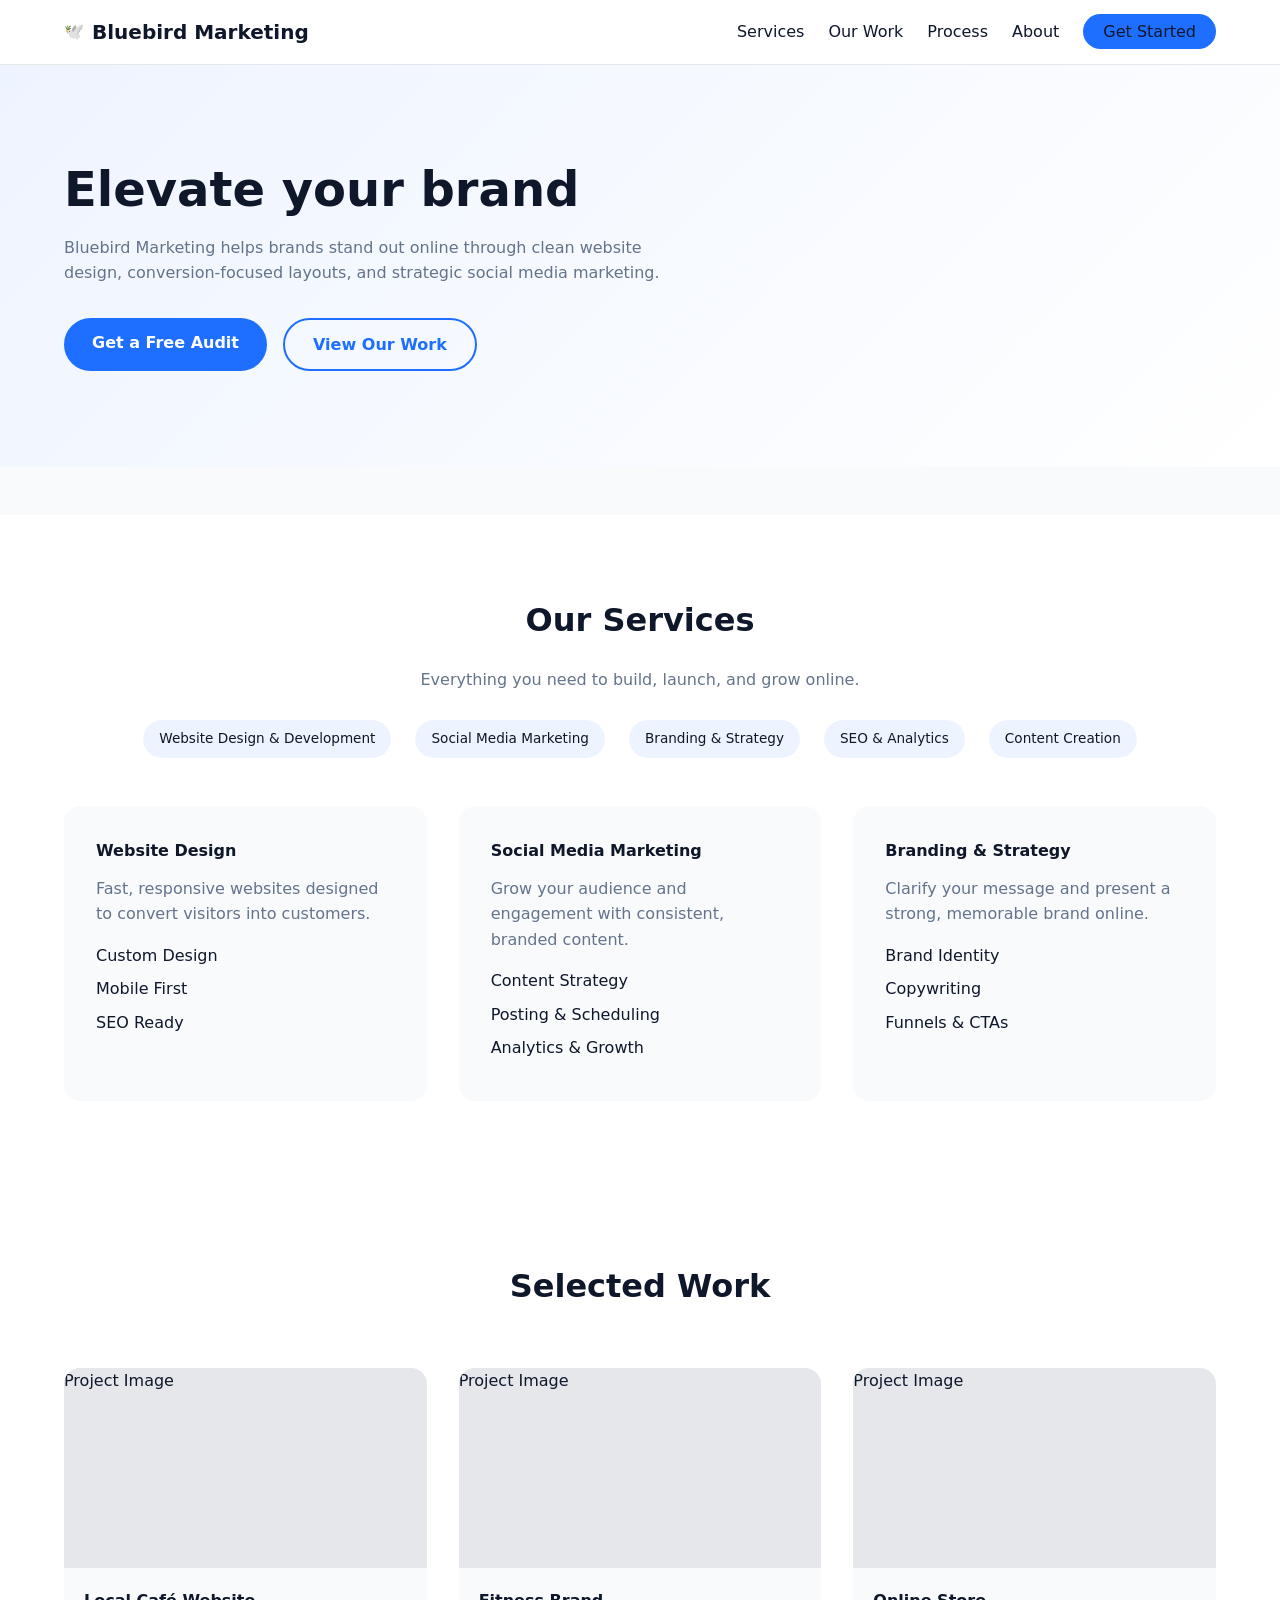
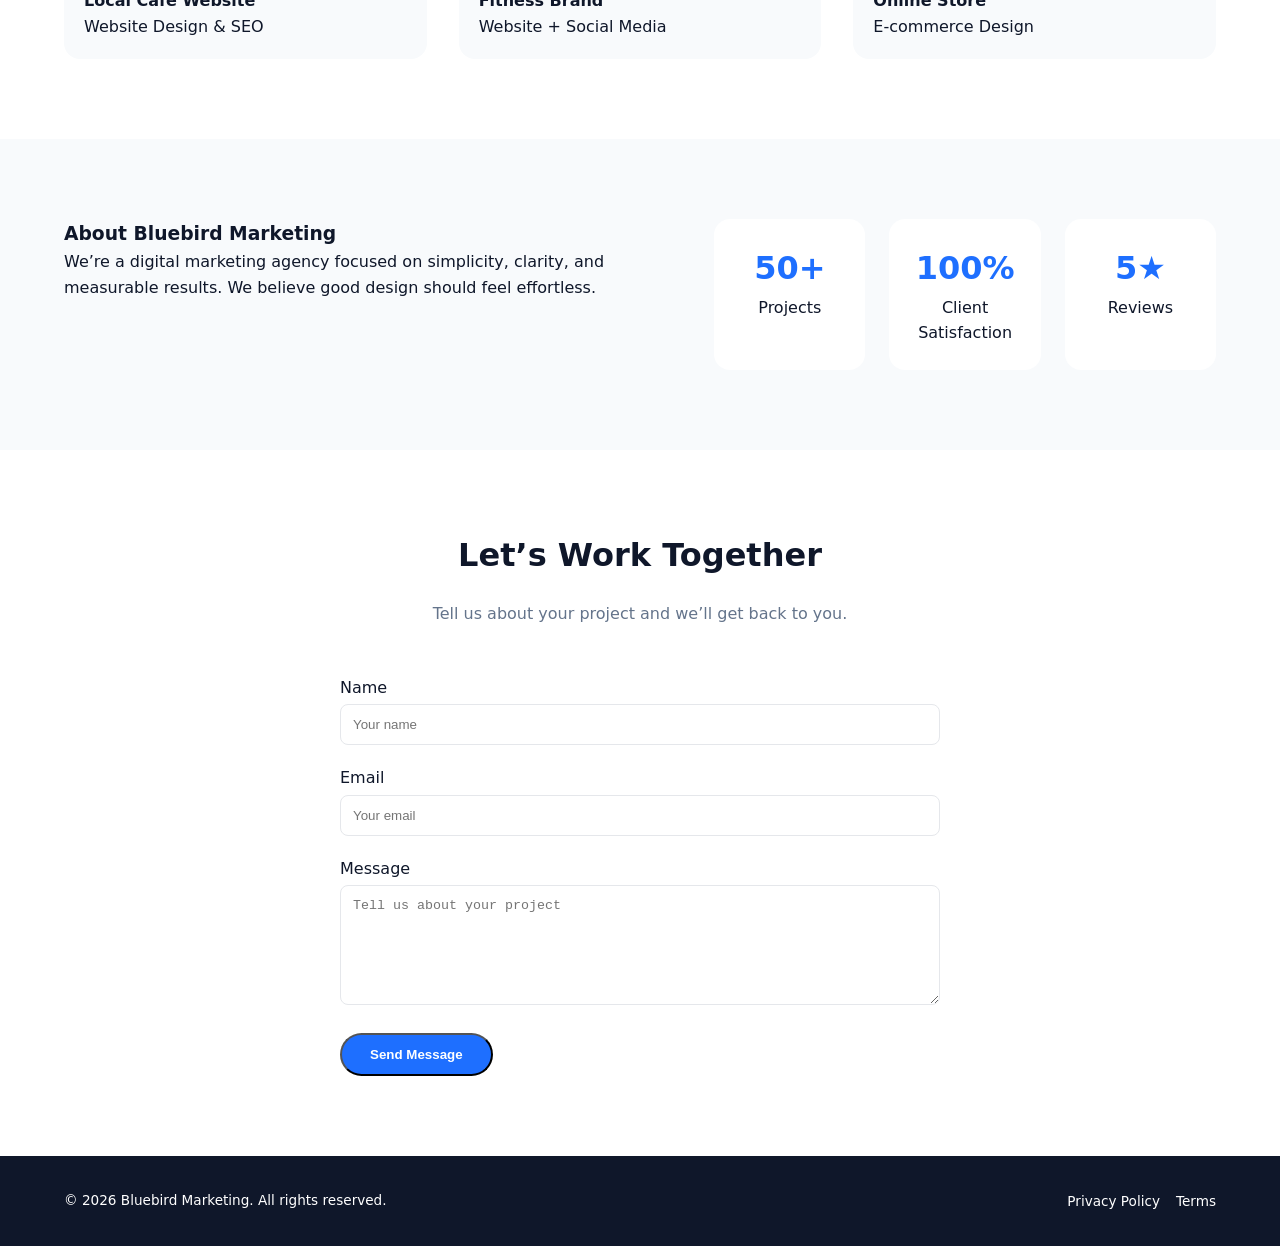
==== index.html @ a0609f1d "Initial commit" ====
<!DOCTYPE html>
<html lang="en">
<head>
  <meta charset="UTF-8" />
  <meta name="viewport" content="width=device-width, initial-scale=1.0" />
  <meta name="description" content="Bluebird Marketing — Website Design & Social Media Marketing for growing businesses." />
  <title>Bluebird Marketing | Websites & Social Media Growth</title>

  <!-- CSS -->
  <link rel="stylesheet" href="styles.css" />

  <!-- Fonts (placeholder) -->
  <link rel="preconnect" href="https://fonts.googleapis.com">
</head>

<body>

  <!-- ================= HEADER ================= -->
  <header class="site-header">
    <div class="container header-inner">

      <div class="logo">
        <span>🕊️</span>
        <h1>Bluebird Marketing</h1>
      </div>

      <nav class="main-nav">
        <ul>
          <li><a href="#services">Services</a></li>
          <li><a href="#work">Our Work</a></li>
          <li><a href="#process">Process</a></li>
          <li><a href="#about">About</a></li>
          <li><a href="#contact" class="nav-cta">Get Started</a></li>
        </ul>
      </nav>

    </div>
  </header>

  <!-- ================= HERO ================= -->
  <section class="hero">
    <div class="container hero-content">

      <div class="hero-text">
        <h2>Elevate your brand</h2>
        <p>
          Bluebird Marketing helps brands stand out online through clean website
          design, conversion-focused layouts, and strategic social media marketing.
        </p>

        <div class="hero-buttons">
          <a href="#contact" class="btn primary">Get a Free Audit</a>
          <a href="#work" class="btn secondary">View Our Work</a>
        </div>
      </div>

      

    </div>
  </section>

  <!-- ================= TRUST BAR ================= -->
  <section class="trust">
    <div class="container trust-logos">
    </div>
  </section>

  <!-- ================= SERVICES ================= -->
  <section id="services" class="services">
    <div class="container">

      <header class="section-header">
        <h3>Our Services</h3>
        <p>Everything you need to build, launch, and grow online.</p>
        <ul> 
          <li>Website Design & Development</li>
          <li>Social Media Marketing</li>
          <li>Branding & Strategy</li>
          <li>SEO & Analytics</li>
          <li>Content Creation</li>
        </ul>
      </header>

      <div class="service-grid">

        <article class="service-card">
          <h4>Website Design</h4>
          <p>
            Fast, responsive websites designed to convert visitors into customers.
          </p>
          <ul>
            <li>Custom Design</li>
            <li>Mobile First</li>
            <li>SEO Ready</li>
          </ul>
        </article>

        <article class="service-card">
          <h4>Social Media Marketing</h4>
          <p>
            Grow your audience and engagement with consistent, branded content.
          </p>
          <ul>
            <li>Content Strategy</li>
            <li>Posting & Scheduling</li>
            <li>Analytics & Growth</li>
          </ul>
        </article>

        <article class="service-card">
          <h4>Branding & Strategy</h4>
          <p>
            Clarify your message and present a strong, memorable brand online.
          </p>
          <ul>
            <li>Brand Identity</li>
            <li>Copywriting</li>
            <li>Funnels & CTAs</li>
          </ul>
        </article>

      </div>
    </div>
  </section>

  <!-- ================= PORTFOLIO ================= -->
  <section id="work" class="portfolio">
    <div class="container">

      <header class="section-header">
        <h3>Selected Work</h3>
      </header>

      <div class="portfolio-grid">

        <figure class="portfolio-item">
          <div class="portfolio-image">Project Image</div>
          <figcaption>
            <h4>Local Café Website</h4>
            <p>Website Design & SEO</p>
          </figcaption>
        </figure>

        <figure class="portfolio-item">
          <div class="portfolio-image">Project Image</div>
          <figcaption>
            <h4>Fitness Brand</h4>
            <p>Website + Social Media</p>
          </figcaption>
        </figure>

        <figure class="portfolio-item">
          <div class="portfolio-image">Project Image</div>
          <figcaption>
            <h4>Online Store</h4>
            <p>E-commerce Design</p>
          </figcaption>
        </figure>

      </div>

    </div>
  </section>

  <!-- ================= ABOUT ================= -->
  <section id="about" class="about">
    <div class="container about-content">

      <div class="about-text">
        <h3>About Bluebird Marketing</h3>
        <p>
          We’re a digital marketing agency focused on simplicity, clarity,
          and measurable results. We believe good design should feel effortless.
        </p>
      </div>

      <div class="about-stats">
        <div class="stat">
          <strong>50+</strong>
          <span>Projects</span>
        </div>
        <div class="stat">
          <strong>100%</strong>
          <span>Client Satisfaction</span>
        </div>
        <div class="stat">
          <strong>5★</strong>
          <span>Reviews</span>
        </div>
      </div>

    </div>
  </section>

  <!-- ================= CONTACT ================= -->
  <section id="contact" class="contact">
    <div class="container">

      <header class="section-header">
        <h3>Let’s Work Together</h3>
        <p>Tell us about your project and we’ll get back to you.</p>
      </header>

      <form class="contact-form">
        <div class="form-group">
          <label for="name">Name</label>
          <input id="name" type="text" placeholder="Your name" />
        </div>

        <div class="form-group">
          <label for="email">Email</label>
          <input id="email" type="email" placeholder="Your email" />
        </div>

        <div class="form-group">
          <label for="message">Message</label>
          <textarea id="message" placeholder="Tell us about your project"></textarea>
        </div>

        <button type="submit" class="btn primary">Send Message</button>
      </form>

    </div>
  </section>

  <!-- ================= FOOTER ================= -->
  <footer class="site-footer">
    <div class="container footer-inner">

      <p>© 2026 Bluebird Marketing. All rights reserved.</p>

      <ul class="footer-links">
        <li><a href="#">Privacy Policy</a></li>
        <li><a href="#">Terms</a></li>
      </ul>

    </div>
  </footer>

  <!-- JS -->
  <script src="main.js"></script>

</body>
</html>
---- styles.css ----
/* =======================
   CSS RESET & VARIABLES
======================= */

*,
*::before,
*::after {
  box-sizing: border-box;
  margin: 0;
  padding: 0;
}

:root {
  --blue: #1e6fff;
  --blue-dark: #0f3d8c;
  --gray-dark: #0f172a;
  --gray: #64748b;
  --gray-light: #e5e7eb;
  --white: #ffffff;
  --bg-light: #f8fafc;
}

html {
  scroll-behavior: smooth;
}

body {
  font-family: system-ui, -apple-system, BlinkMacSystemFont, "Segoe UI", sans-serif;
  color: var(--gray-dark);
  background-color: var(--white);
  line-height: 1.6;
}

/* =======================
   GLOBAL UTILITIES
======================= */

.container {
  width: 90%;
  max-width: 1200px;
  margin: 0 auto;
}

.section-header h3 {
  font-size: 2rem;
  margin-bottom: 0.5rem;
}

.section-header p {
  color: var(--gray);
}

.section-header {
  display: flex;
  flex-direction: column;
  align-items: center;
  gap: 0.75rem;
  text-align: center;
  margin-bottom: 3rem;
}

.section-header ul {
  display: flex;
  gap: 1.5rem;
  list-style: none;
  padding: 0;
  margin-top: 1rem;
}

.section-header li {
  background: #eef4ff;
  padding: 0.5rem 1rem;
  border-radius: 999px;
  font-size: 0.85rem;
  font-weight: 500;
}

/* =======================
   BUTTONS
======================= */

.btn {
  display: inline-block;
  padding: 0.75rem 1.75rem;
  border-radius: 999px;
  font-weight: 600;
  text-decoration: none;
  transition: all 0.25s ease;
}

.btn.primary {
  background: var(--blue);
  color: var(--white);
}

.btn.primary:hover {
  background: var(--blue-dark);
  transform: translateY(-2px);
}

.btn.secondary {
  border: 2px solid var(--blue);
  color: var(--blue);
}

.btn.secondary:hover {
  background: var(--blue);
  color: var(--white);
}

/* =======================
   HEADER & NAV
======================= */

.site-header {
  position: sticky;
  top: 0;
  background: var(--white);
  border-bottom: 1px solid var(--gray-light);
  z-index: 1000;
}

.header-inner {
  display: flex;
  justify-content: space-between;
  align-items: center;
  padding: 1rem 0;
}

.logo {
  display: flex;
  align-items: center;
  gap: 0.5rem;
}

.logo h1 {
  font-size: 1.25rem;
}

.main-nav ul {
  display: flex;
  list-style: none;
  gap: 1.5rem;
}

.main-nav a {
  text-decoration: none;
  font-weight: 500;
  color: var(--gray-dark);
}

.nav-cta {
  background: var(--blue);
  color: var(--white);
  padding: 0.5rem 1.25rem;
  border-radius: 999px;
}

/* =======================
   HERO SECTION
======================= */

.hero {
  padding: 6rem 0;
  background: linear-gradient(135deg, #eef4ff, #ffffff);
}

.hero-content {
  display: grid;
  grid-template-columns: 1.2fr 1fr;
  gap: 3rem;
  align-items: center;
}

.hero-text h2 {
  font-size: 3rem;
  line-height: 1.2;
  margin-bottom: 1rem;
}

.hero-text p {
  color: var(--gray);
  margin-bottom: 2rem;
}

.hero-buttons {
  display: flex;
  gap: 1rem;
}

.hero-visual .mockup-box {
  background: var(--blue);
  color: var(--white);
  border-radius: 1rem;
  padding: 4rem;
  text-align: center;
  font-weight: 600;
}

/* =======================
   TRUST BAR
======================= */

.trust {
  background: var(--bg-light);
  padding: 1.5rem 0;
  text-align: center;
  font-size: 0.9rem;
  color: var(--gray);
}

/* =======================
   SERVICES
======================= */

.services {
  padding: 5rem 0;
}

.service-grid {
  display: grid;
  grid-template-columns: repeat(3, 1fr);
  gap: 2rem;
}

.service-card {
  background: var(--bg-light);
  padding: 2rem;
  border-radius: 1rem;
  transition: transform 0.25s ease, box-shadow 0.25s ease;
}

.service-card:hover {
  transform: translateY(-6px);
  box-shadow: 0 10px 30px rgba(0, 0, 0, 0.08);
}

.service-card h4 {
  margin-bottom: 0.75rem;
}

.service-card p {
  color: var(--gray);
  margin-bottom: 1rem;
}

.service-card ul {
  list-style: none;
}

.service-card li {
  margin-bottom: 0.5rem;
}

/* =======================
   PROCESS
======================= */

.process {
  padding: 5rem 0;
  background: var(--bg-light);
}

.process-steps {
  display: grid;
  grid-template-columns: repeat(4, 1fr);
  gap: 2rem;
  list-style: none;
}

.process-steps li {
  background: var(--white);
  padding: 2rem;
  border-radius: 1rem;
}

/* =======================
   PORTFOLIO
======================= */

.portfolio {
  padding: 5rem 0;
}

.portfolio-grid {
  display: grid;
  grid-template-columns: repeat(3, 1fr);
  gap: 2rem;
}

.portfolio-item {
  background: var(--bg-light);
  border-radius: 1rem;
  overflow: hidden;
}

.portfolio-image {
  background: var(--gray-light);
  height: 200px;
}

.portfolio-item figcaption {
  padding: 1.25rem;
}

/* =======================
   ABOUT
======================= */

.about {
  padding: 5rem 0;
  background: var(--bg-light);
}

.about-content {
  display: grid;
  grid-template-columns: 1.2fr 1fr;
  gap: 3rem;
}

.about-stats {
  display: grid;
  grid-template-columns: repeat(3, 1fr);
  gap: 1.5rem;
}

.stat {
  background: var(--white);
  padding: 1.5rem;
  text-align: center;
  border-radius: 1rem;
}

.stat strong {
  font-size: 2rem;
  color: var(--blue);
}

/* =======================
   CONTACT
======================= */

.contact {
  padding: 5rem 0;
}

.contact-form {
  max-width: 600px;
  margin: 0 auto;
}

.form-group {
  margin-bottom: 1.25rem;
}

label {
  display: block;
  margin-bottom: 0.25rem;
  font-weight: 500;
}

input,
textarea {
  width: 100%;
  padding: 0.75rem;
  border-radius: 0.5rem;
  border: 1px solid var(--gray-light);
}

textarea {
  min-height: 120px;
}

/* =======================
   FOOTER
======================= */

.site-footer {
  background: var(--gray-dark);
  color: var(--white);
  padding: 2rem 0;
}

.footer-inner {
  display: flex;
  justify-content: space-between;
  align-items: center;
}

.site-footer p {
  font-size: 0.85rem;
}

.footer-links {
  list-style: none;
  display: flex;
  gap: 1rem;
}

.footer-links a {
  color: var(--white);
  text-decoration: none;
  font-size: 0.85rem;
}

/* =======================
   RESPONSIVE
======================= */

@media (max-width: 900px) {
  .hero-content,
  .about-content {
    grid-template-columns: 1fr;
  }

  .service-grid,
  .portfolio-grid,
  .process-steps {
    grid-template-columns: 1fr;
  }

  .main-nav ul {
    gap: 1rem;
  }
}

/* Header shadow on scroll */
.site-header.scrolled {
  box-shadow: 0 10px 30px rgba(0, 0, 0, 0.08);
}

/* Scroll reveal animation */
.service-card,
.portfolio-item,
.process-steps li,
.stat {
  opacity: 0;
  transform: translateY(30px);
  transition: all 0.6s ease;
}

.reveal {
  opacity: 1;
  transform: translateY(0);
}
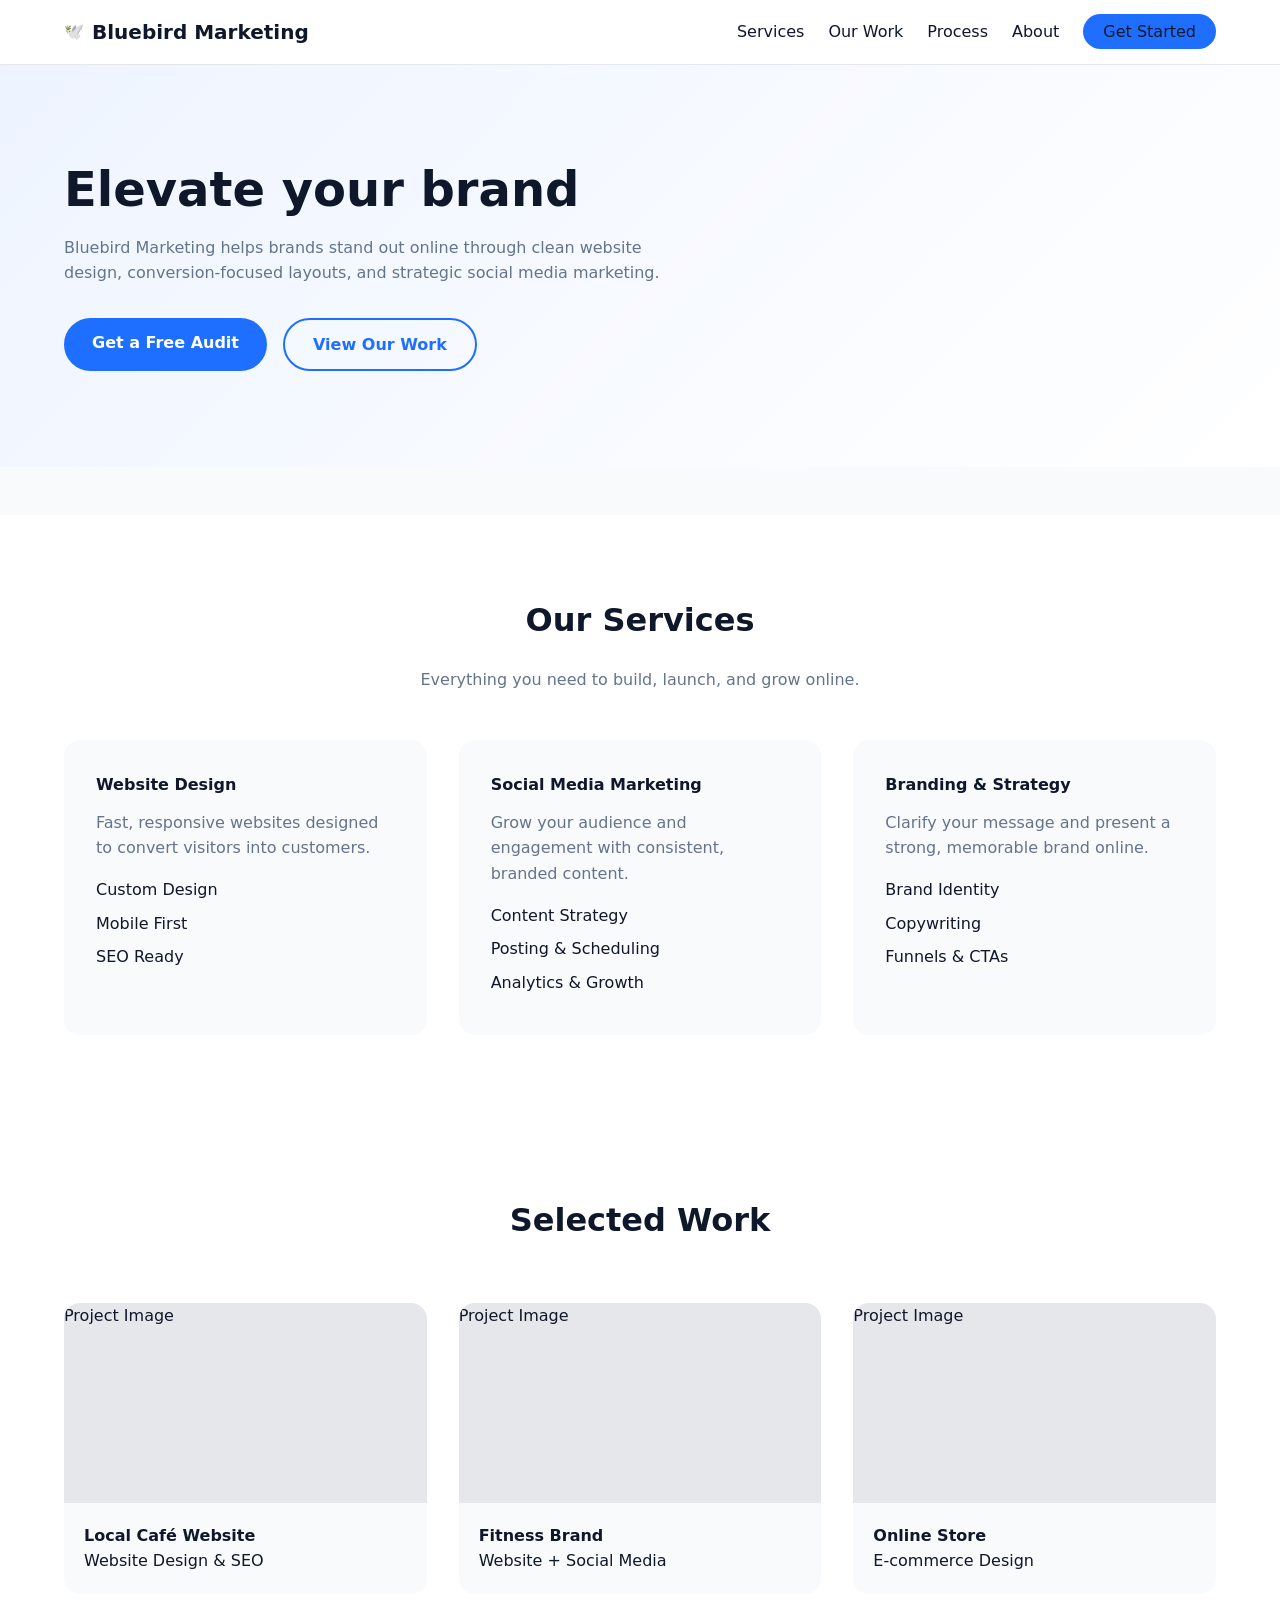
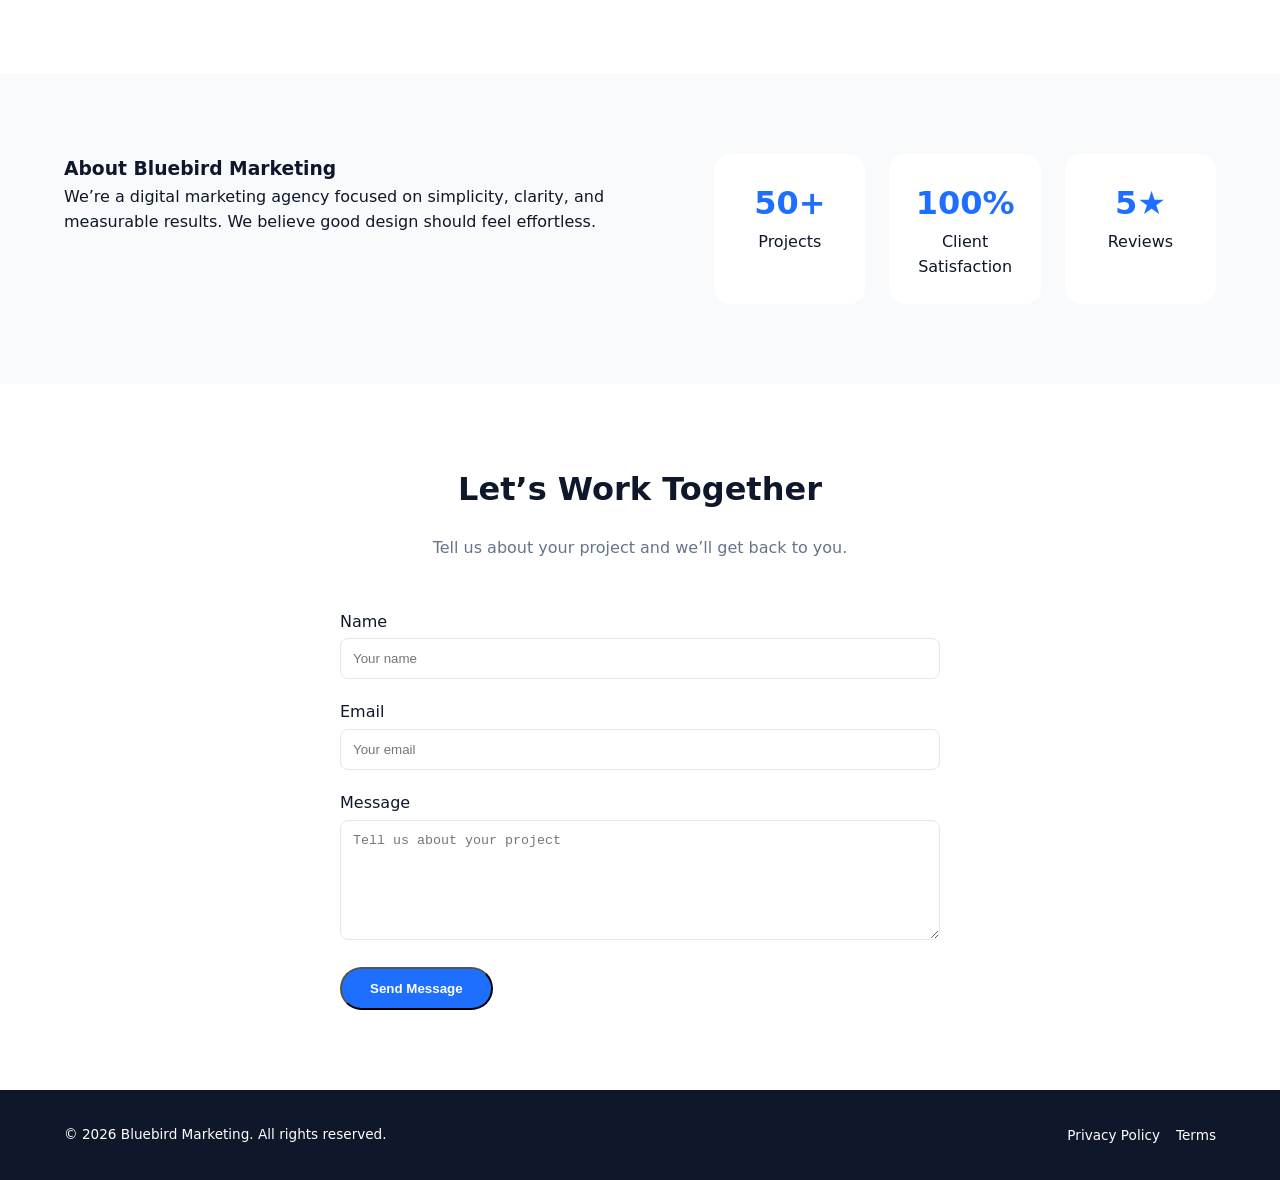
==== commit f2165793: "Update index.html" ====
--- a/index.html
+++ b/index.html
@@ -72,13 +72,6 @@
       <header class="section-header">
         <h3>Our Services</h3>
         <p>Everything you need to build, launch, and grow online.</p>
-        <ul> 
-          <li>Website Design & Development</li>
-          <li>Social Media Marketing</li>
-          <li>Branding & Strategy</li>
-          <li>SEO & Analytics</li>
-          <li>Content Creation</li>
-        </ul>
       </header>
 
       <div class="service-grid">
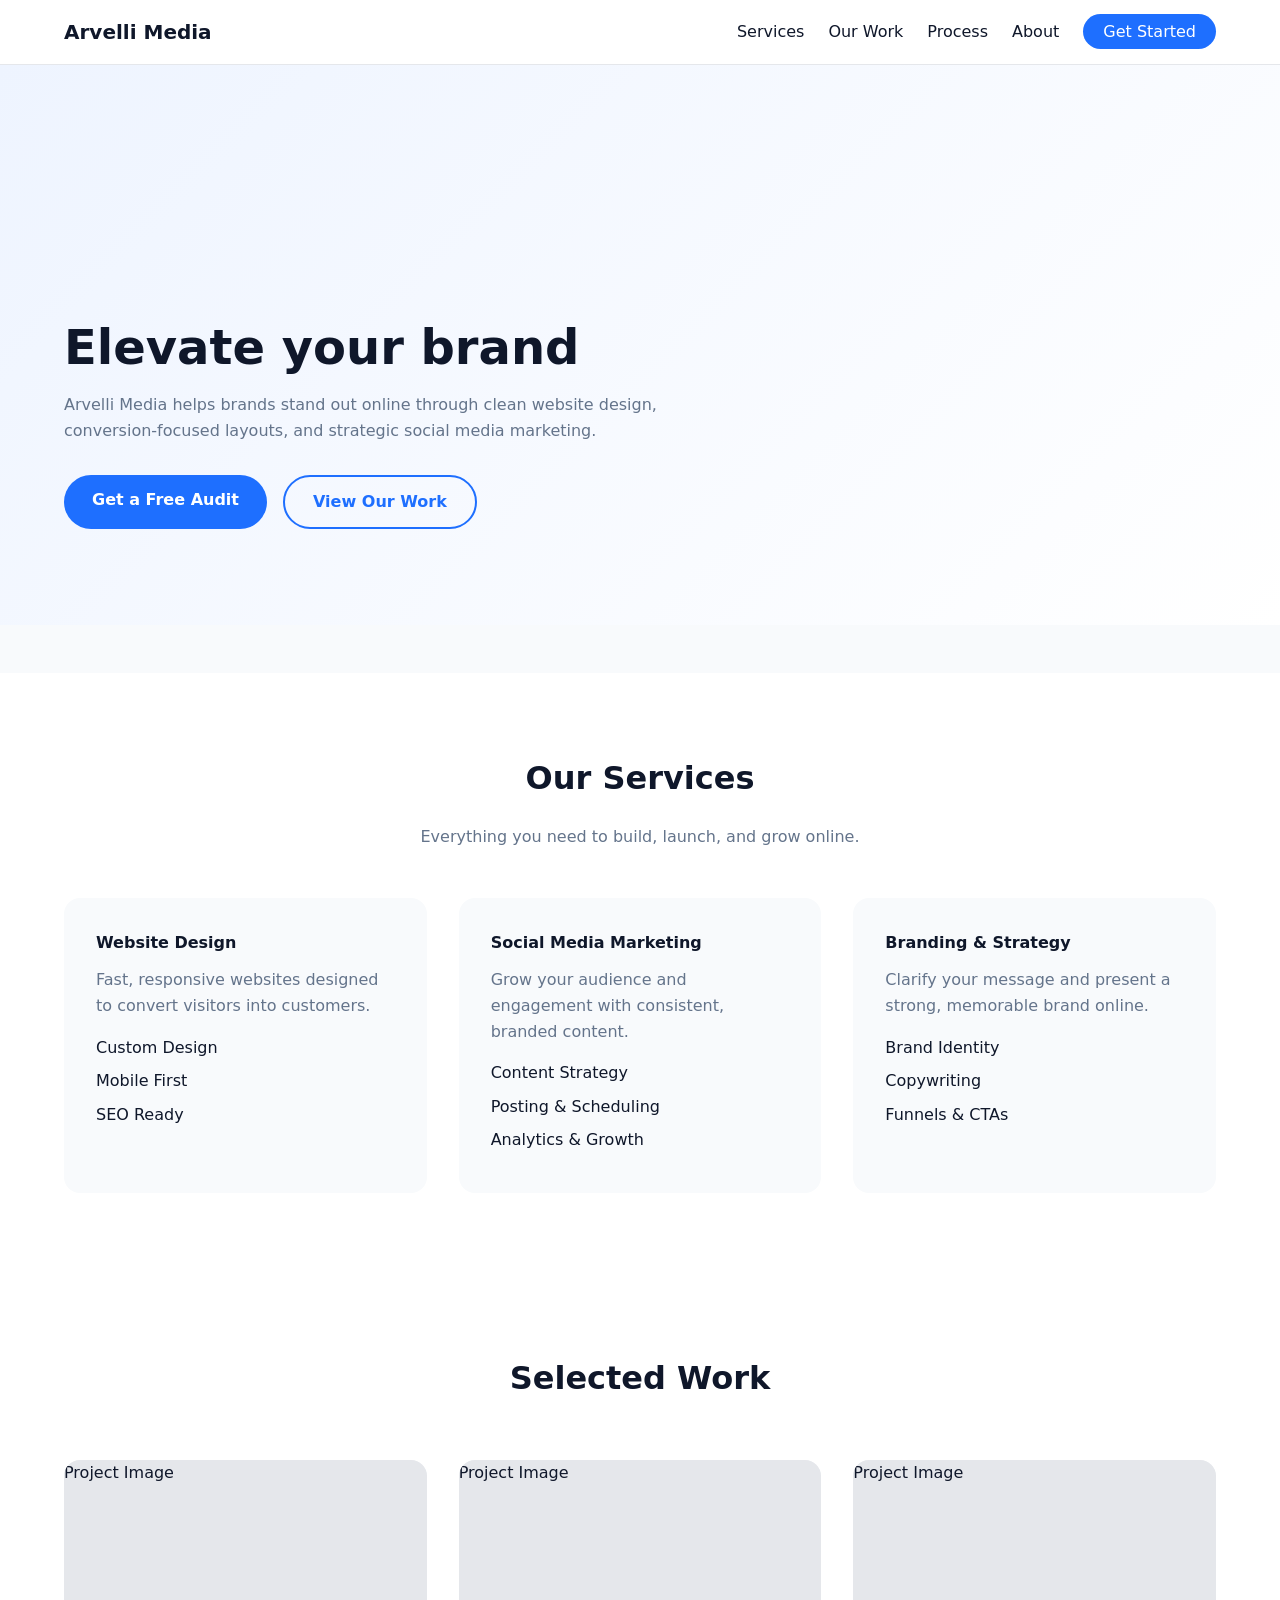
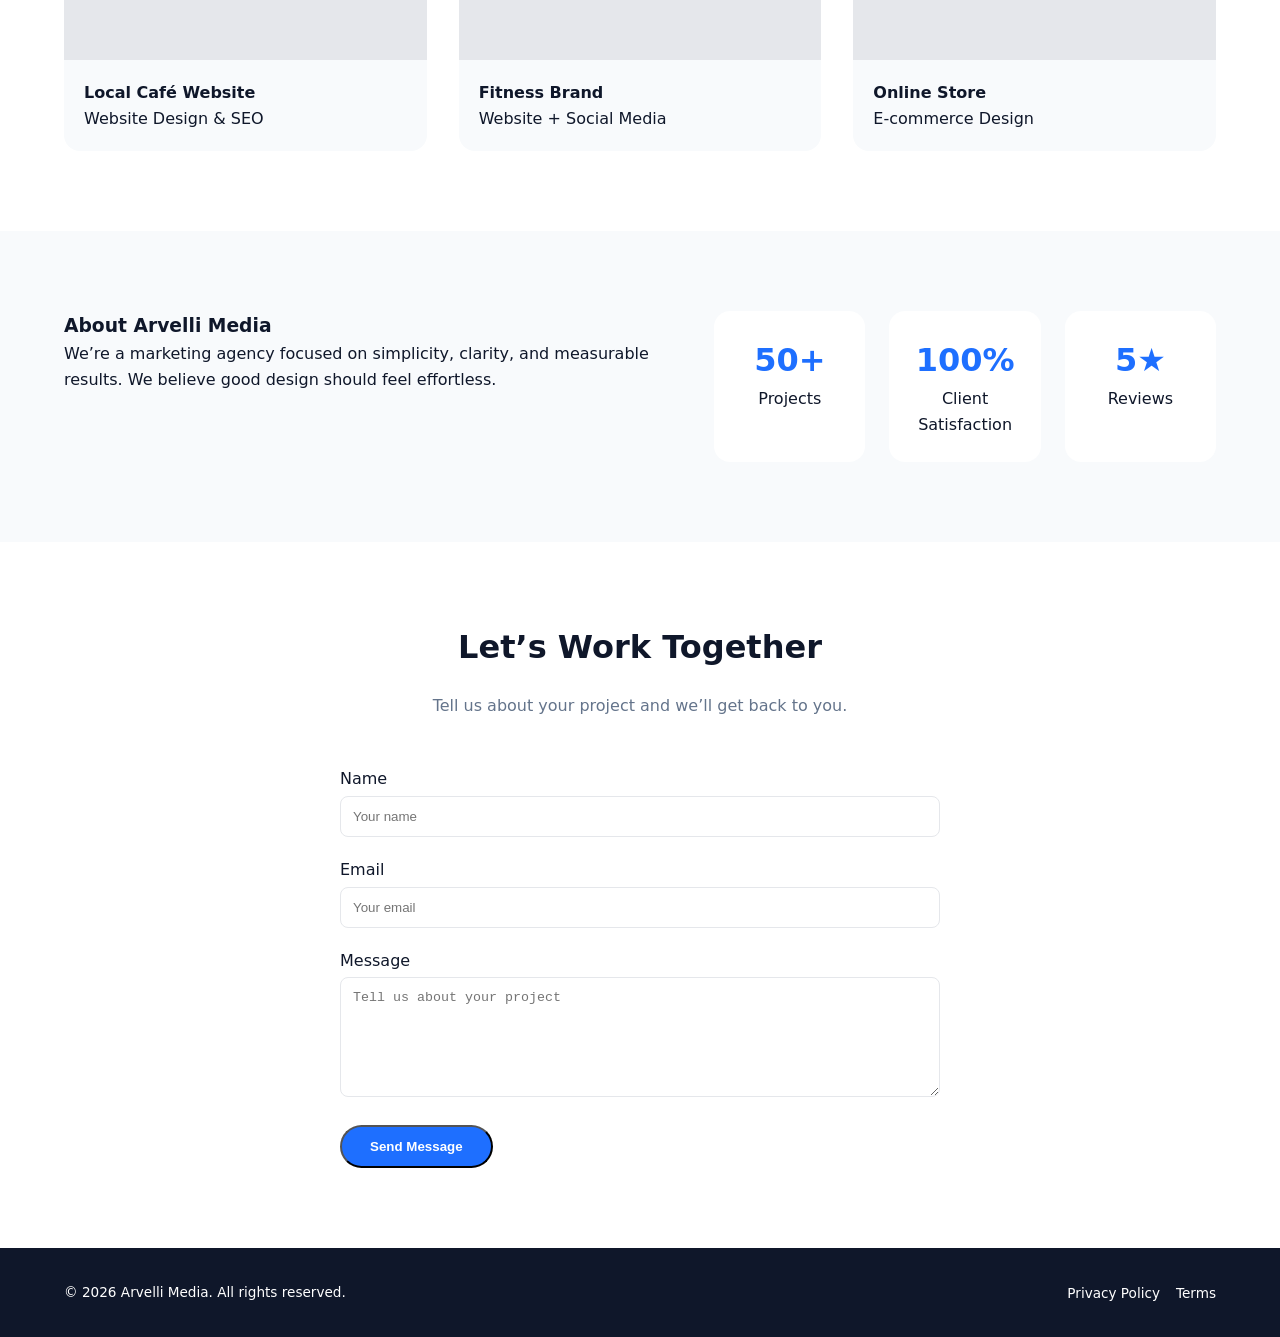
==== commit e2e8405d: "Replace Bluebird Marketing with Arvelli Media" ====
--- a/index.html
+++ b/index.html
@@ -3,8 +3,8 @@
 <head>
   <meta charset="UTF-8" />
   <meta name="viewport" content="width=device-width, initial-scale=1.0" />
-  <meta name="description" content="Bluebird Marketing — Website Design & Social Media Marketing for growing businesses." />
-  <title>Bluebird Marketing | Websites & Social Media Growth</title>
+  <meta name="description" content="Arvelli Media — Website Design & Social Media Marketing for growing businesses." />
+  <title>Arvelli Media</title>
 
   <!-- CSS -->
   <link rel="stylesheet" href="styles.css" />
@@ -20,8 +20,7 @@
     <div class="container header-inner">
 
       <div class="logo">
-        <span>🕊️</span>
-        <h1>Bluebird Marketing</h1>
+        <h1>Arvelli Media</h1>
       </div>
 
       <nav class="main-nav">
@@ -38,26 +37,31 @@
   </header>
 
   <!-- ================= HERO ================= -->
-  <section class="hero">
-    <div class="container hero-content">
-
-      <div class="hero-text">
-        <h2>Elevate your brand</h2>
-        <p>
-          Bluebird Marketing helps brands stand out online through clean website
-          design, conversion-focused layouts, and strategic social media marketing.
-        </p>
-
-        <div class="hero-buttons">
-          <a href="#contact" class="btn primary">Get a Free Audit</a>
-          <a href="#work" class="btn secondary">View Our Work</a>
-        </div>
-      </div>
-
-      
-
-    </div>
-  </section>
+ <section class="hero">
+
+  <video autoplay muted loop playsinline class="hero-video">
+    <source src="hero-video.mp4" type="video/mp4">
+  </video>
+
+  <div class="hero-overlay"></div>
+
+  <div class="container hero-content">
+    <div class="hero-text">
+      <h2>Elevate your brand</h2>
+      <p>
+        Arvelli Media helps brands stand out online through clean website
+        design, conversion-focused layouts, and strategic social media marketing.
+      </p>
+
+      <div class="hero-buttons">
+        <a href="#contact" class="btn primary">Get a Free Audit</a>
+        <a href="#work" class="btn secondary">View Our Work</a>
+      </div>
+    </div>
+  </div>
+
+</section>
+
 
   <!-- ================= TRUST BAR ================= -->
   <section class="trust">
@@ -160,10 +164,10 @@
     <div class="container about-content">
 
       <div class="about-text">
-        <h3>About Bluebird Marketing</h3>
+        <h3>About Arvelli Media</h3>
         <p>
-          We’re a digital marketing agency focused on simplicity, clarity,
-          and measurable results. We believe good design should feel effortless.
+          We’re a marketing agency focused on simplicity, clarity,
+          and measurable results. We believe good design should feel effortless. 
         </p>
       </div>
 
@@ -220,7 +224,7 @@
   <footer class="site-footer">
     <div class="container footer-inner">
 
-      <p>© 2026 Bluebird Marketing. All rights reserved.</p>
+      <p>© 2026 Arvelli Media. All rights reserved.</p>
 
       <ul class="footer-links">
         <li><a href="#">Privacy Policy</a></li>
--- a/styles.css
+++ b/styles.css
@@ -149,7 +149,7 @@
   color: var(--gray-dark);
 }
 
-.nav-cta {
+.main-nav .nav-cta {
   background: var(--blue);
   color: var(--white);
   padding: 0.5rem 1.25rem;
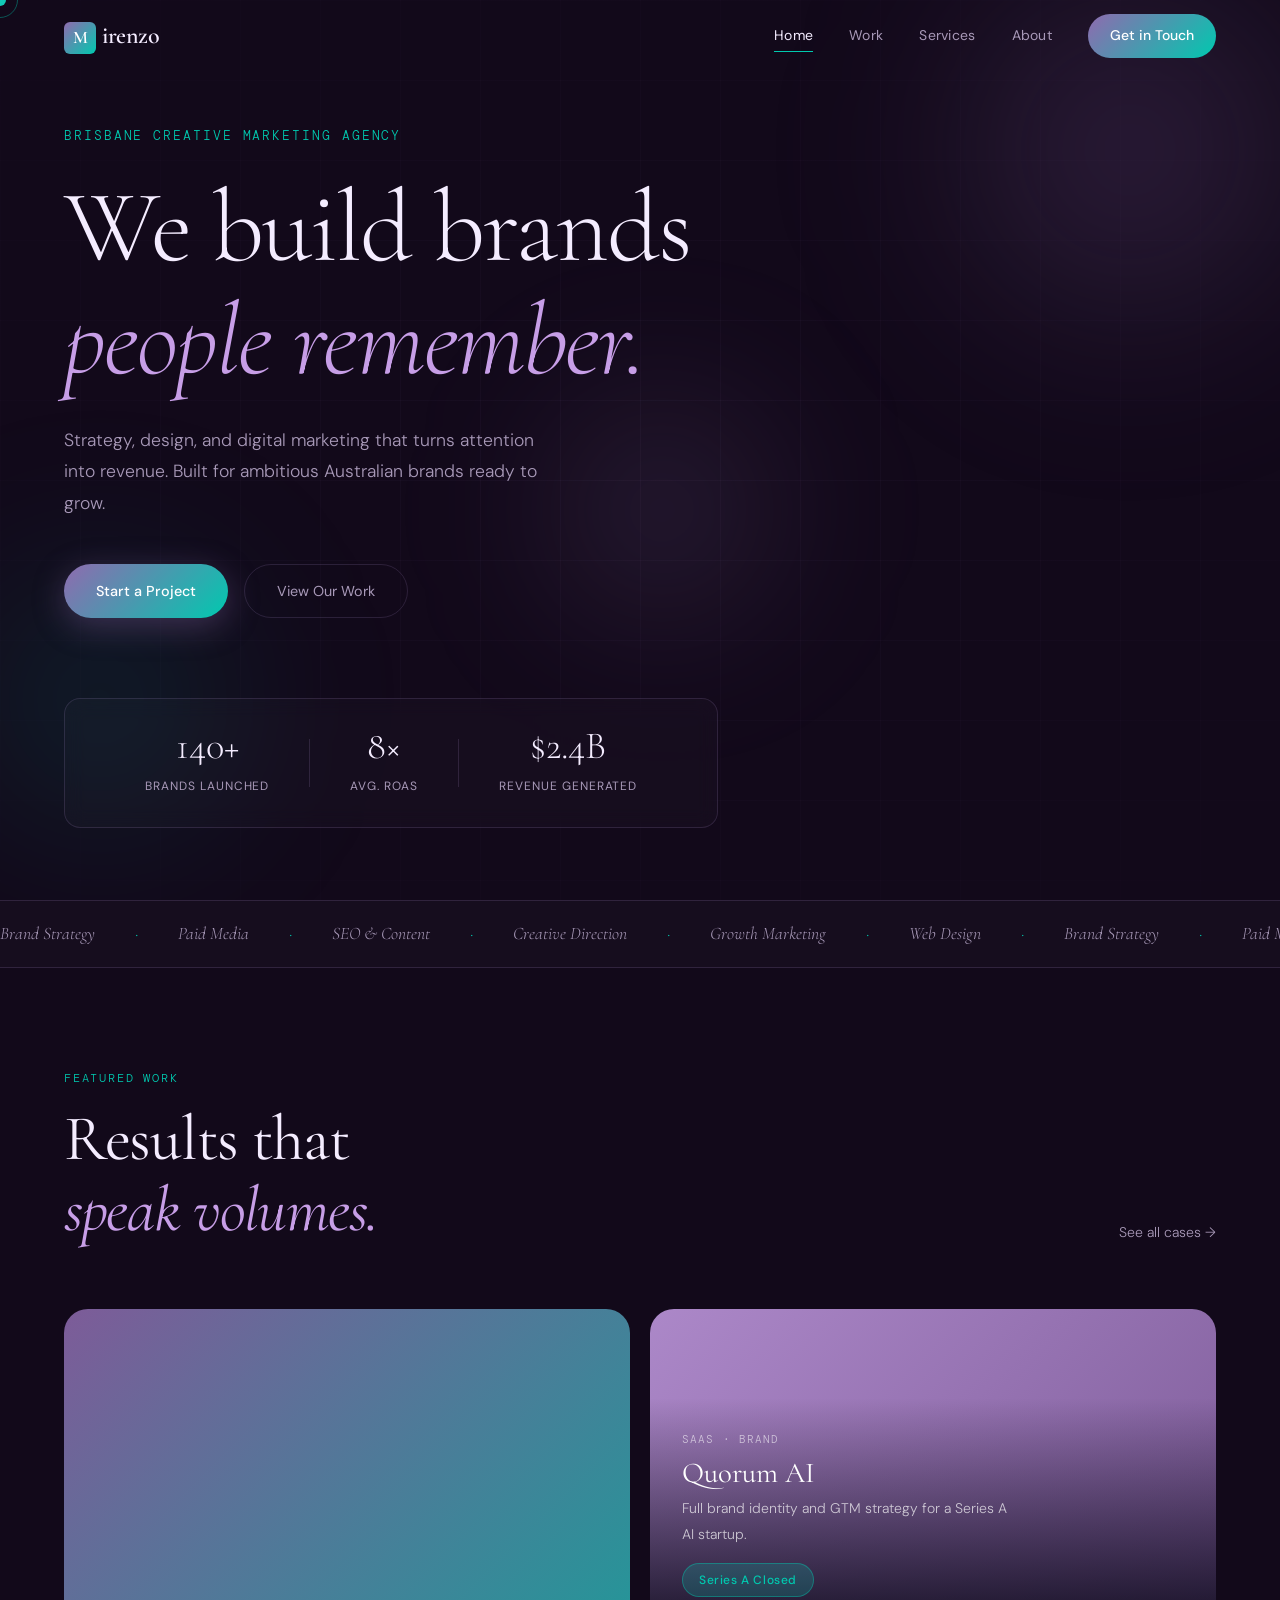
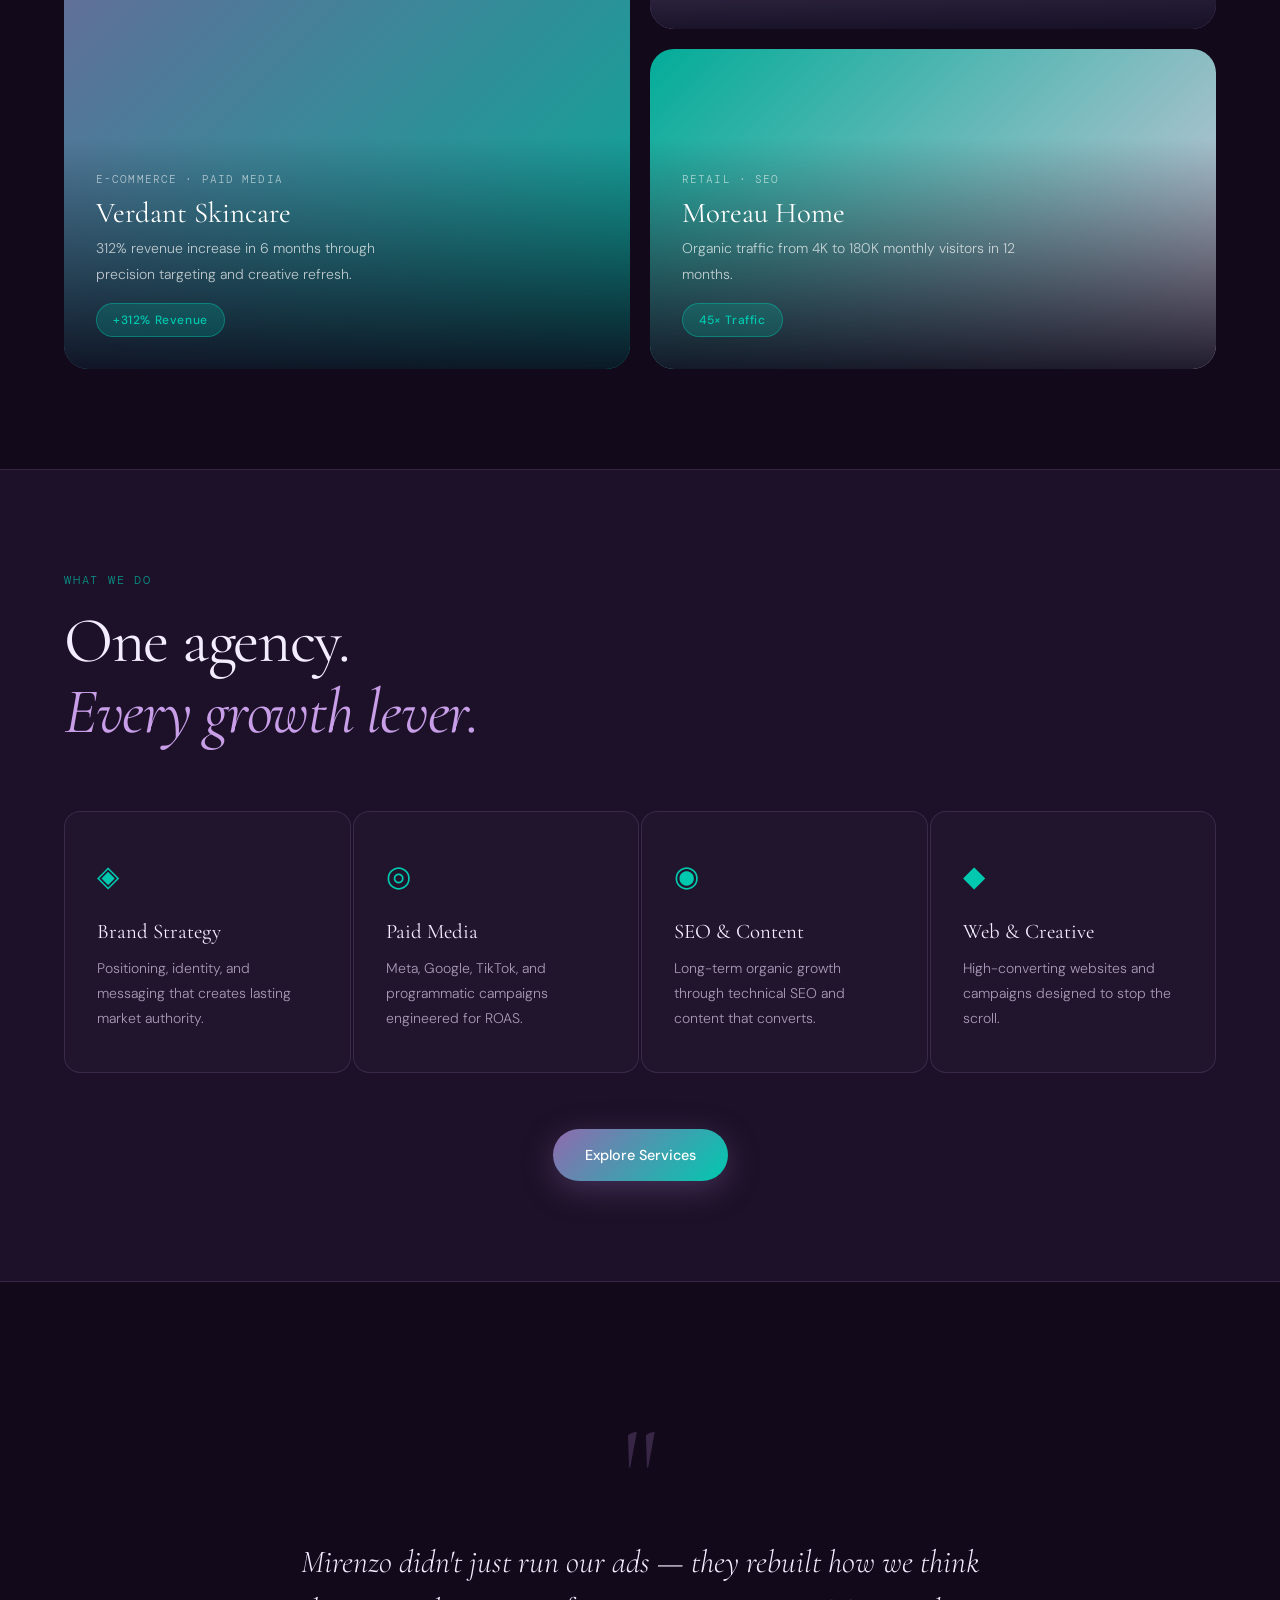
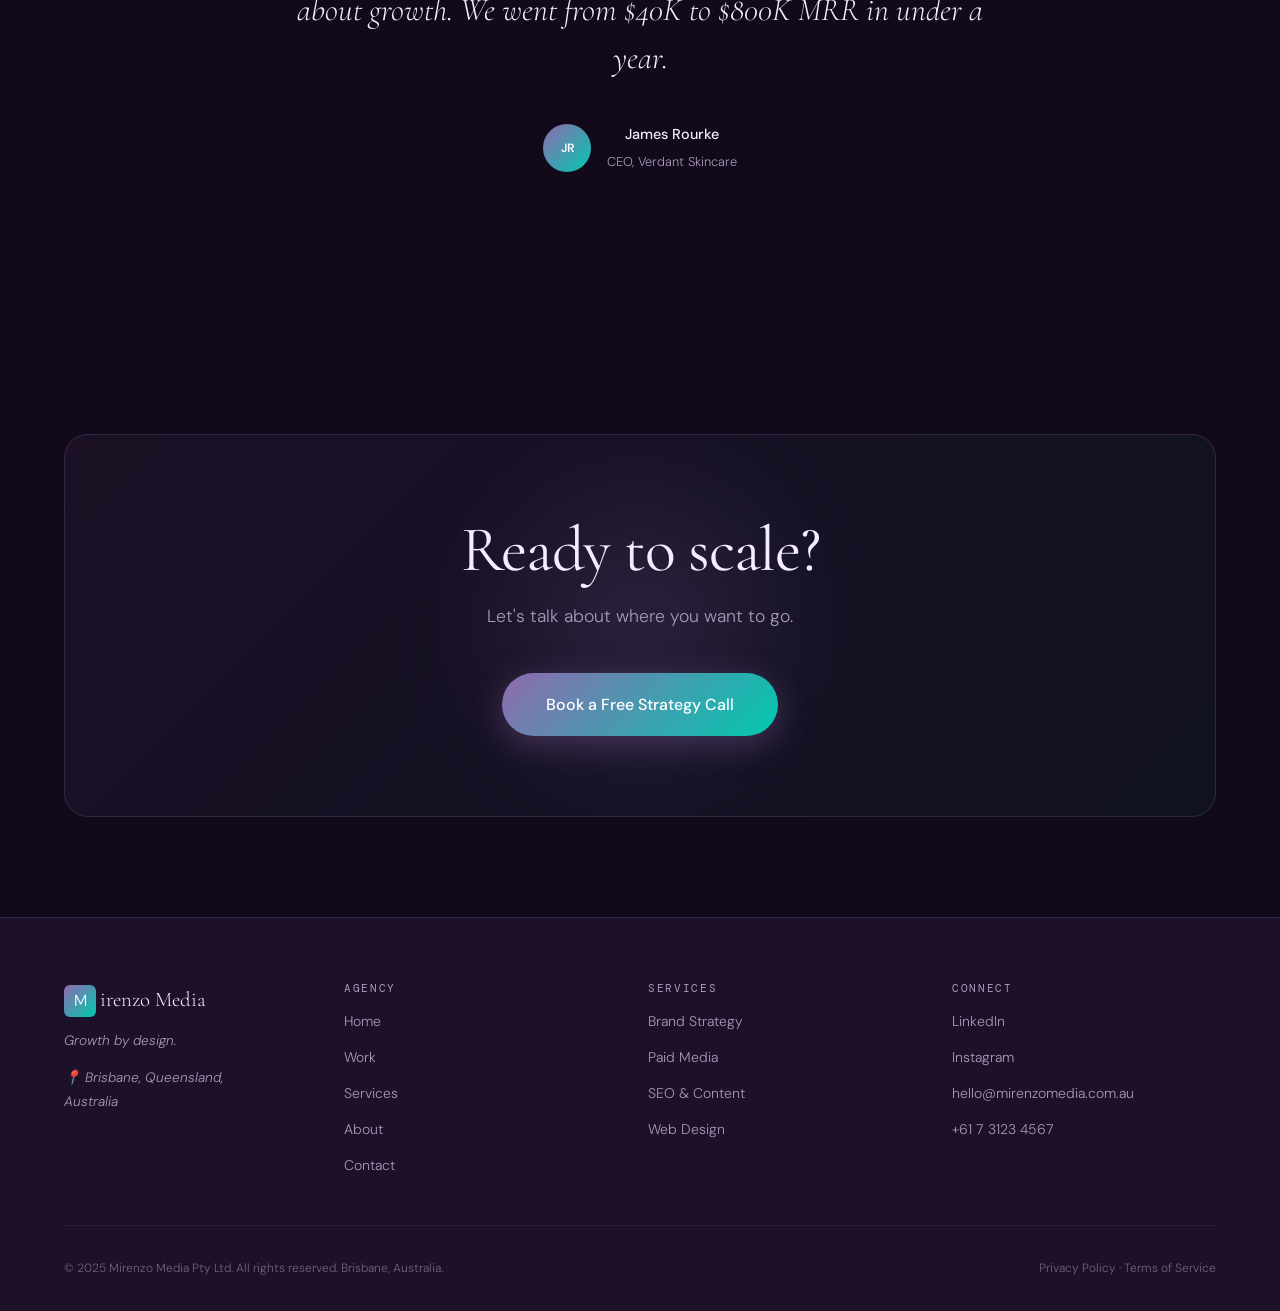
==== commit 757b441a: "initial commit" ====
--- a/index.html
+++ b/index.html
@@ -3,239 +3,238 @@
 <head>
   <meta charset="UTF-8" />
   <meta name="viewport" content="width=device-width, initial-scale=1.0" />
-  <meta name="description" content="Arvelli Media — Website Design & Social Media Marketing for growing businesses." />
-  <title>Arvelli Media</title>
-
-  <!-- CSS -->
-  <link rel="stylesheet" href="styles.css" />
-
-  <!-- Fonts (placeholder) -->
-  <link rel="preconnect" href="https://fonts.googleapis.com">
+  <title>Mirenzo Media — Growth by Design | Brisbane Marketing Agency</title>
+  <meta name="description" content="Mirenzo Media is Brisbane's leading creative marketing agency. Brand strategy, paid media, SEO, and web design that turns attention into revenue." />
+  <link rel="stylesheet" href="style.css" />
+  <link rel="preconnect" href="https://fonts.googleapis.com" />
+  <link rel="preconnect" href="https://fonts.gstatic.com" crossorigin />
+  <link href="https://fonts.googleapis.com/css2?family=Cormorant+Garamond:ital,wght@0,300;0,400;0,600;1,300;1,400&family=DM+Sans:opsz,wght@9..40,300;9..40,400;9..40,500&family=DM+Mono:wght@300;400&display=swap" rel="stylesheet" />
 </head>
-
 <body>
 
-  <!-- ================= HEADER ================= -->
-  <header class="site-header">
-    <div class="container header-inner">
-
-      <div class="logo">
-        <h1>Arvelli Media</h1>
-      </div>
-
-      <nav class="main-nav">
-        <ul>
-          <li><a href="#services">Services</a></li>
-          <li><a href="#work">Our Work</a></li>
-          <li><a href="#process">Process</a></li>
-          <li><a href="#about">About</a></li>
-          <li><a href="#contact" class="nav-cta">Get Started</a></li>
-        </ul>
-      </nav>
-
-    </div>
-  </header>
-
-  <!-- ================= HERO ================= -->
- <section class="hero">
-
-  <video autoplay muted loop playsinline class="hero-video">
-    <source src="hero-video.mp4" type="video/mp4">
-  </video>
-
-  <div class="hero-overlay"></div>
-
-  <div class="container hero-content">
-    <div class="hero-text">
-      <h2>Elevate your brand</h2>
-      <p>
-        Arvelli Media helps brands stand out online through clean website
-        design, conversion-focused layouts, and strategic social media marketing.
-      </p>
-
-      <div class="hero-buttons">
-        <a href="#contact" class="btn primary">Get a Free Audit</a>
-        <a href="#work" class="btn secondary">View Our Work</a>
-      </div>
-    </div>
-  </div>
-
-</section>
-
-
-  <!-- ================= TRUST BAR ================= -->
-  <section class="trust">
-    <div class="container trust-logos">
+  <div class="cursor" id="cursor"></div>
+  <div class="cursor-trail" id="cursorTrail"></div>
+
+  <nav class="nav" id="nav">
+    <a href="index.html" class="nav-logo">
+      <span class="logo-mark">M</span><span class="logo-text">irenzo</span>
+    </a>
+    <div class="nav-links">
+      <a href="index.html" class="nav-link active">Home</a>
+      <a href="work.html" class="nav-link">Work</a>
+      <a href="services.html" class="nav-link">Services</a>
+      <a href="about.html" class="nav-link">About</a>
+      <a href="contact.html" class="nav-cta">Get in Touch</a>
+    </div>
+    <button class="nav-hamburger" id="hamburger" aria-label="Open menu">
+      <span></span><span></span><span></span>
+    </button>
+  </nav>
+
+  <div class="mobile-menu" id="mobileMenu">
+    <a href="index.html" class="mobile-link">Home</a>
+    <a href="work.html" class="mobile-link">Work</a>
+    <a href="services.html" class="mobile-link">Services</a>
+    <a href="about.html" class="mobile-link">About</a>
+    <a href="contact.html" class="mobile-link">Contact</a>
+  </div>
+
+  <!-- HERO -->
+  <section class="hero">
+    <div class="hero-bg-grid"></div>
+    <div class="hero-orb orb-1"></div>
+    <div class="hero-orb orb-2"></div>
+    <div class="hero-orb orb-3"></div>
+
+    <div class="hero-content">
+      <p class="hero-eyebrow reveal">Brisbane Creative Marketing Agency</p>
+      <h1 class="hero-headline reveal">
+        We build brands<br/>
+        <em>people remember.</em>
+      </h1>
+      <p class="hero-sub reveal">Strategy, design, and digital marketing that turns attention into revenue. Built for ambitious Australian brands ready to grow.</p>
+      <div class="hero-actions reveal">
+        <a href="contact.html" class="btn-primary">Start a Project</a>
+        <a href="work.html" class="btn-ghost">View Our Work</a>
+      </div>
+    </div>
+
+    <div class="hero-stats reveal">
+      <div class="stat">
+        <span class="stat-num">140+</span>
+        <span class="stat-label">Brands Launched</span>
+      </div>
+      <div class="stat-divider"></div>
+      <div class="stat">
+        <span class="stat-num">8×</span>
+        <span class="stat-label">Avg. ROAS</span>
+      </div>
+      <div class="stat-divider"></div>
+      <div class="stat">
+        <span class="stat-num">$2.4B</span>
+        <span class="stat-label">Revenue Generated</span>
+      </div>
     </div>
   </section>
 
-  <!-- ================= SERVICES ================= -->
-  <section id="services" class="services">
-    <div class="container">
-
-      <header class="section-header">
-        <h3>Our Services</h3>
-        <p>Everything you need to build, launch, and grow online.</p>
-      </header>
-
-      <div class="service-grid">
-
-        <article class="service-card">
-          <h4>Website Design</h4>
-          <p>
-            Fast, responsive websites designed to convert visitors into customers.
-          </p>
-          <ul>
-            <li>Custom Design</li>
-            <li>Mobile First</li>
-            <li>SEO Ready</li>
-          </ul>
-        </article>
-
-        <article class="service-card">
-          <h4>Social Media Marketing</h4>
-          <p>
-            Grow your audience and engagement with consistent, branded content.
-          </p>
-          <ul>
-            <li>Content Strategy</li>
-            <li>Posting & Scheduling</li>
-            <li>Analytics & Growth</li>
-          </ul>
-        </article>
-
-        <article class="service-card">
-          <h4>Branding & Strategy</h4>
-          <p>
-            Clarify your message and present a strong, memorable brand online.
-          </p>
-          <ul>
-            <li>Brand Identity</li>
-            <li>Copywriting</li>
-            <li>Funnels & CTAs</li>
-          </ul>
-        </article>
-
-      </div>
-    </div>
-  </section>
-
-  <!-- ================= PORTFOLIO ================= -->
-  <section id="work" class="portfolio">
-    <div class="container">
-
-      <header class="section-header">
-        <h3>Selected Work</h3>
-      </header>
-
-      <div class="portfolio-grid">
-
-        <figure class="portfolio-item">
-          <div class="portfolio-image">Project Image</div>
-          <figcaption>
-            <h4>Local Café Website</h4>
-            <p>Website Design & SEO</p>
-          </figcaption>
-        </figure>
-
-        <figure class="portfolio-item">
-          <div class="portfolio-image">Project Image</div>
-          <figcaption>
-            <h4>Fitness Brand</h4>
-            <p>Website + Social Media</p>
-          </figcaption>
-        </figure>
-
-        <figure class="portfolio-item">
-          <div class="portfolio-image">Project Image</div>
-          <figcaption>
-            <h4>Online Store</h4>
-            <p>E-commerce Design</p>
-          </figcaption>
-        </figure>
-
-      </div>
-
-    </div>
-  </section>
-
-  <!-- ================= ABOUT ================= -->
-  <section id="about" class="about">
-    <div class="container about-content">
-
-      <div class="about-text">
-        <h3>About Arvelli Media</h3>
-        <p>
-          We’re a marketing agency focused on simplicity, clarity,
-          and measurable results. We believe good design should feel effortless. 
-        </p>
-      </div>
-
-      <div class="about-stats">
-        <div class="stat">
-          <strong>50+</strong>
-          <span>Projects</span>
-        </div>
-        <div class="stat">
-          <strong>100%</strong>
-          <span>Client Satisfaction</span>
-        </div>
-        <div class="stat">
-          <strong>5★</strong>
-          <span>Reviews</span>
-        </div>
-      </div>
-
-    </div>
-  </section>
-
-  <!-- ================= CONTACT ================= -->
-  <section id="contact" class="contact">
-    <div class="container">
-
-      <header class="section-header">
-        <h3>Let’s Work Together</h3>
-        <p>Tell us about your project and we’ll get back to you.</p>
-      </header>
-
-      <form class="contact-form">
-        <div class="form-group">
-          <label for="name">Name</label>
-          <input id="name" type="text" placeholder="Your name" />
-        </div>
-
-        <div class="form-group">
-          <label for="email">Email</label>
-          <input id="email" type="email" placeholder="Your email" />
-        </div>
-
-        <div class="form-group">
-          <label for="message">Message</label>
-          <textarea id="message" placeholder="Tell us about your project"></textarea>
-        </div>
-
-        <button type="submit" class="btn primary">Send Message</button>
-      </form>
-
-    </div>
-  </section>
-
-  <!-- ================= FOOTER ================= -->
-  <footer class="site-footer">
-    <div class="container footer-inner">
-
-      <p>© 2026 Arvelli Media. All rights reserved.</p>
-
-      <ul class="footer-links">
-        <li><a href="#">Privacy Policy</a></li>
-        <li><a href="#">Terms</a></li>
-      </ul>
-
+  <!-- MARQUEE -->
+  <div class="marquee-wrap">
+    <div class="marquee-track">
+      <span>Brand Strategy</span><span class="dot">·</span>
+      <span>Paid Media</span><span class="dot">·</span>
+      <span>SEO & Content</span><span class="dot">·</span>
+      <span>Creative Direction</span><span class="dot">·</span>
+      <span>Growth Marketing</span><span class="dot">·</span>
+      <span>Web Design</span><span class="dot">·</span>
+      <span>Brand Strategy</span><span class="dot">·</span>
+      <span>Paid Media</span><span class="dot">·</span>
+      <span>SEO & Content</span><span class="dot">·</span>
+      <span>Creative Direction</span><span class="dot">·</span>
+      <span>Growth Marketing</span><span class="dot">·</span>
+      <span>Web Design</span><span class="dot">·</span>
+    </div>
+  </div>
+
+  <!-- FEATURED WORK -->
+  <div class="section-container">
+    <div class="section-header reveal">
+      <span class="section-tag">Featured Work</span>
+      <h2 class="section-title">Results that<br/><em>speak volumes.</em></h2>
+      <a href="work.html" class="section-link">See all cases →</a>
+    </div>
+    <div class="work-grid-home">
+      <div class="work-card large reveal" data-index="0">
+        <div class="work-card-inner">
+          <div class="work-bg" style="--c1:#906aaf;--c2:#00c9af"></div>
+          <div class="work-info">
+            <span class="work-tag">E-Commerce · Paid Media</span>
+            <h3>Verdant Skincare</h3>
+            <p>312% revenue increase in 6 months through precision targeting and creative refresh.</p>
+            <span class="work-result">+312% Revenue</span>
+          </div>
+        </div>
+      </div>
+      <div class="work-card reveal" data-index="1">
+        <div class="work-card-inner">
+          <div class="work-bg" style="--c1:#c79ee7;--c2:#906aaf"></div>
+          <div class="work-info">
+            <span class="work-tag">SaaS · Brand</span>
+            <h3>Quorum AI</h3>
+            <p>Full brand identity and GTM strategy for a Series A AI startup.</p>
+            <span class="work-result">Series A Closed</span>
+          </div>
+        </div>
+      </div>
+      <div class="work-card reveal" data-index="2">
+        <div class="work-card-inner">
+          <div class="work-bg" style="--c1:#00c9af;--c2:#fee9ff"></div>
+          <div class="work-info">
+            <span class="work-tag">Retail · SEO</span>
+            <h3>Moreau Home</h3>
+            <p>Organic traffic from 4K to 180K monthly visitors in 12 months.</p>
+            <span class="work-result">45× Traffic</span>
+          </div>
+        </div>
+      </div>
+    </div>
+  </div>
+
+  <!-- SERVICES TEASER -->
+  <div class="section-container dark-section">
+    <div class="section-header reveal">
+      <span class="section-tag light">What We Do</span>
+      <h2 class="section-title light">One agency.<br/><em>Every growth lever.</em></h2>
+    </div>
+    <div class="services-teaser-grid">
+      <div class="service-teaser-card reveal" data-index="0">
+        <div class="service-icon">◈</div>
+        <h3>Brand Strategy</h3>
+        <p>Positioning, identity, and messaging that creates lasting market authority.</p>
+      </div>
+      <div class="service-teaser-card reveal" data-index="1">
+        <div class="service-icon">◎</div>
+        <h3>Paid Media</h3>
+        <p>Meta, Google, TikTok, and programmatic campaigns engineered for ROAS.</p>
+      </div>
+      <div class="service-teaser-card reveal" data-index="2">
+        <div class="service-icon">◉</div>
+        <h3>SEO & Content</h3>
+        <p>Long-term organic growth through technical SEO and content that converts.</p>
+      </div>
+      <div class="service-teaser-card reveal" data-index="3">
+        <div class="service-icon">◆</div>
+        <h3>Web & Creative</h3>
+        <p>High-converting websites and campaigns designed to stop the scroll.</p>
+      </div>
+    </div>
+    <div class="services-cta reveal">
+      <a href="services.html" class="btn-primary">Explore Services</a>
+    </div>
+  </div>
+
+  <!-- TESTIMONIAL -->
+  <div class="section-container">
+    <div class="testimonial-block reveal">
+      <div class="testimonial-quote">"</div>
+      <blockquote>Mirenzo didn't just run our ads — they rebuilt how we think about growth. We went from $40K to $800K MRR in under a year.</blockquote>
+      <div class="testimonial-author">
+        <div class="author-avatar">JR</div>
+        <div>
+          <strong>James Rourke</strong>
+          <span>CEO, Verdant Skincare</span>
+        </div>
+      </div>
+    </div>
+  </div>
+
+  <!-- CTA -->
+  <div class="section-container">
+    <div class="cta-banner reveal">
+      <div class="cta-orb"></div>
+      <h2>Ready to scale?</h2>
+      <p>Let's talk about where you want to go.</p>
+      <a href="contact.html" class="btn-primary large">Book a Free Strategy Call</a>
+    </div>
+  </div>
+
+  <footer class="footer">
+    <div class="footer-inner">
+      <div class="footer-brand">
+        <div class="footer-logo"><span class="logo-mark">M</span><span class="logo-text">irenzo Media</span></div>
+        <p>Growth by design.</p>
+        <p class="footer-location">📍 Brisbane, Queensland, Australia</p>
+      </div>
+      <div class="footer-links">
+        <div class="footer-col">
+          <h5>Agency</h5>
+          <a href="index.html">Home</a>
+          <a href="work.html">Work</a>
+          <a href="services.html">Services</a>
+          <a href="about.html">About</a>
+          <a href="contact.html">Contact</a>
+        </div>
+        <div class="footer-col">
+          <h5>Services</h5>
+          <a href="services.html">Brand Strategy</a>
+          <a href="services.html">Paid Media</a>
+          <a href="services.html">SEO & Content</a>
+          <a href="services.html">Web Design</a>
+        </div>
+        <div class="footer-col">
+          <h5>Connect</h5>
+          <a href="#">LinkedIn</a>
+          <a href="#">Instagram</a>
+          <a href="#">hello@mirenzomedia.com.au</a>
+          <a href="tel:+61731234567">+61 7 3123 4567</a>
+        </div>
+      </div>
+    </div>
+    <div class="footer-bottom">
+      <span>© 2025 Mirenzo Media Pty Ltd. All rights reserved. Brisbane, Australia.</span>
+      <span>Privacy Policy · Terms of Service</span>
     </div>
   </footer>
 
-  <!-- JS -->
   <script src="main.js"></script>
-
 </body>
-</html>
+</html>
--- a/style.css
+++ b/style.css
@@ -0,0 +1,1472 @@
+/* =============================================
+   LUMINAE AGENCY — style.css
+   ============================================= */
+
+:root {
+  --highlight: #00c9af;
+  --main: #906aaf;
+  --secondary: #c79ee7;
+  --blush: #fee9ff;
+  --dark: #12091a;
+  --dark-2: #1c1128;
+  --dark-3: #251737;
+  --text: #f4ecff;
+  --text-muted: #a899b8;
+  --border: rgba(192, 158, 231, 0.15);
+
+  --font-display: 'Cormorant Garamond', Georgia, serif;
+  --font-body: 'DM Sans', sans-serif;
+  --font-mono: 'DM Mono', monospace;
+
+  --radius: 16px;
+  --radius-sm: 8px;
+  --radius-lg: 24px;
+  --transition: 0.3s cubic-bezier(0.4, 0, 0.2, 1);
+  --transition-slow: 0.6s cubic-bezier(0.4, 0, 0.2, 1);
+
+  --nav-h: 72px;
+  --section-pad: 100px;
+}
+
+*, *::before, *::after {
+  margin: 0;
+  padding: 0;
+  box-sizing: border-box;
+}
+
+html {
+  scroll-behavior: smooth;
+  font-size: 16px;
+}
+
+body {
+  background: var(--dark);
+  color: var(--text);
+  font-family: var(--font-body);
+  font-weight: 300;
+  line-height: 1.7;
+  overflow-x: hidden;
+  cursor: none;
+}
+
+/* =============================================
+   CUSTOM CURSOR
+   ============================================= */
+.cursor {
+  width: 12px;
+  height: 12px;
+  background: var(--highlight);
+  border-radius: 50%;
+  position: fixed;
+  top: 0; left: 0;
+  pointer-events: none;
+  z-index: 9999;
+  transform: translate(-50%, -50%);
+  transition: transform 0.1s, width 0.3s, height 0.3s, opacity 0.3s;
+  mix-blend-mode: screen;
+}
+
+.cursor-trail {
+  width: 36px;
+  height: 36px;
+  border: 1.5px solid rgba(0, 201, 175, 0.4);
+  border-radius: 50%;
+  position: fixed;
+  top: 0; left: 0;
+  pointer-events: none;
+  z-index: 9998;
+  transform: translate(-50%, -50%);
+  transition: transform 0.18s cubic-bezier(0.4,0,0.2,1), width 0.3s, height 0.3s;
+}
+
+body:has(a:hover) .cursor,
+body:has(button:hover) .cursor {
+  width: 20px;
+  height: 20px;
+}
+
+/* =============================================
+   TYPOGRAPHY
+   ============================================= */
+h1, h2, h3, h4, h5 {
+  font-family: var(--font-display);
+  font-weight: 400;
+  line-height: 1.1;
+}
+
+h1 { font-size: clamp(3.5rem, 8vw, 7rem); letter-spacing: -0.02em; }
+h2 { font-size: clamp(2.4rem, 5vw, 4rem); letter-spacing: -0.02em; }
+h3 { font-size: clamp(1.6rem, 3vw, 2.2rem); }
+h4 { font-size: 1.2rem; }
+
+em { font-style: italic; color: var(--secondary); }
+
+p { font-size: 1rem; color: var(--text-muted); line-height: 1.8; }
+
+a { color: inherit; text-decoration: none; }
+
+/* =============================================
+   NAVIGATION
+   ============================================= */
+.nav {
+  position: fixed;
+  top: 0; left: 0; right: 0;
+  height: var(--nav-h);
+  display: flex;
+  align-items: center;
+  justify-content: space-between;
+  padding: 0 clamp(24px, 5vw, 64px);
+  z-index: 1000;
+  transition: background var(--transition), backdrop-filter var(--transition);
+}
+
+.nav.scrolled {
+  background: rgba(18, 9, 26, 0.85);
+  backdrop-filter: blur(20px);
+  border-bottom: 1px solid var(--border);
+}
+
+.nav-logo {
+  display: flex;
+  align-items: baseline;
+  gap: 2px;
+  font-family: var(--font-display);
+  font-size: 1.5rem;
+  font-weight: 600;
+  letter-spacing: -0.02em;
+  color: var(--text);
+  transition: opacity var(--transition);
+}
+
+.nav-logo:hover { opacity: 0.8; }
+
+.logo-mark {
+  display: inline-flex;
+  align-items: center;
+  justify-content: center;
+  width: 32px;
+  height: 32px;
+  background: linear-gradient(135deg, var(--main), var(--highlight));
+  border-radius: 6px;
+  font-size: 1.1rem;
+  color: #fff;
+  margin-right: 4px;
+}
+
+.nav-links {
+  display: flex;
+  align-items: center;
+  gap: 36px;
+}
+
+.nav-link {
+  font-size: 0.875rem;
+  font-weight: 400;
+  color: var(--text-muted);
+  letter-spacing: 0.02em;
+  position: relative;
+  transition: color var(--transition);
+}
+
+.nav-link::after {
+  content: '';
+  position: absolute;
+  bottom: -4px; left: 0;
+  width: 0; height: 1px;
+  background: var(--highlight);
+  transition: width var(--transition);
+}
+
+.nav-link:hover, .nav-link.active {
+  color: var(--text);
+}
+
+.nav-link:hover::after, .nav-link.active::after {
+  width: 100%;
+}
+
+.nav-cta {
+  padding: 10px 22px;
+  background: linear-gradient(135deg, var(--main), var(--highlight));
+  border-radius: 100px;
+  font-size: 0.875rem;
+  font-weight: 500;
+  color: #fff;
+  transition: opacity var(--transition), transform var(--transition);
+}
+
+.nav-cta:hover {
+  opacity: 0.9;
+  transform: translateY(-1px);
+}
+
+.nav-hamburger {
+  display: none;
+  flex-direction: column;
+  gap: 5px;
+  background: none;
+  border: none;
+  cursor: none;
+  padding: 4px;
+}
+
+.nav-hamburger span {
+  display: block;
+  width: 24px;
+  height: 1.5px;
+  background: var(--text);
+  transition: var(--transition);
+}
+
+/* =============================================
+   MOBILE MENU
+   ============================================= */
+.mobile-menu {
+  display: none;
+  position: fixed;
+  inset: 0;
+  background: var(--dark-2);
+  z-index: 999;
+  flex-direction: column;
+  align-items: center;
+  justify-content: center;
+  gap: 40px;
+  opacity: 0;
+  pointer-events: none;
+  transition: opacity var(--transition-slow);
+}
+
+.mobile-menu.open {
+  opacity: 1;
+  pointer-events: all;
+}
+
+.mobile-link {
+  font-family: var(--font-display);
+  font-size: 3rem;
+  font-weight: 300;
+  color: var(--text);
+  transition: color var(--transition);
+}
+
+.mobile-link:hover { color: var(--secondary); }
+
+/* =============================================
+   BUTTONS
+   ============================================= */
+.btn-primary {
+  display: inline-flex;
+  align-items: center;
+  gap: 8px;
+  padding: 14px 32px;
+  background: linear-gradient(135deg, var(--main), var(--highlight));
+  color: #fff;
+  border-radius: 100px;
+  font-size: 0.9rem;
+  font-weight: 500;
+  font-family: var(--font-body);
+  border: none;
+  cursor: none;
+  transition: transform var(--transition), box-shadow var(--transition), opacity var(--transition);
+  box-shadow: 0 8px 32px rgba(144, 106, 175, 0.35);
+  position: relative;
+  overflow: hidden;
+}
+
+.btn-primary::before {
+  content: '';
+  position: absolute;
+  inset: 0;
+  background: linear-gradient(135deg, var(--highlight), var(--main));
+  opacity: 0;
+  transition: opacity var(--transition);
+}
+
+.btn-primary:hover {
+  transform: translateY(-2px);
+  box-shadow: 0 16px 48px rgba(144, 106, 175, 0.45);
+}
+
+.btn-primary:hover::before { opacity: 1; }
+.btn-primary span, .btn-primary { position: relative; z-index: 1; }
+
+.btn-primary.large { padding: 18px 44px; font-size: 1rem; }
+.btn-primary.full { width: 100%; justify-content: center; }
+
+.btn-ghost {
+  display: inline-flex;
+  align-items: center;
+  padding: 14px 32px;
+  border: 1px solid var(--border);
+  border-radius: 100px;
+  font-size: 0.9rem;
+  font-weight: 400;
+  color: var(--text-muted);
+  transition: border-color var(--transition), color var(--transition), transform var(--transition);
+}
+
+.btn-ghost:hover {
+  border-color: var(--secondary);
+  color: var(--text);
+  transform: translateY(-2px);
+}
+
+.btn-outline {
+  display: inline-flex;
+  align-items: center;
+  gap: 6px;
+  padding: 10px 0;
+  font-size: 0.875rem;
+  font-weight: 500;
+  color: var(--highlight);
+  border-bottom: 1px solid rgba(0, 201, 175, 0.3);
+  transition: border-color var(--transition), gap var(--transition);
+}
+
+.btn-outline:hover {
+  border-color: var(--highlight);
+  gap: 10px;
+}
+
+/* =============================================
+   PAGES
+   ============================================= */
+.page {
+  min-height: 100vh;
+  animation: pageFadeIn 0.5s ease forwards;
+}
+
+.page.hidden { display: none; }
+
+@keyframes pageFadeIn {
+  from { opacity: 0; transform: translateY(12px); }
+  to { opacity: 1; transform: translateY(0); }
+}
+
+/* =============================================
+   HERO
+   ============================================= */
+.hero {
+  min-height: 100vh;
+  display: flex;
+  flex-direction: column;
+  justify-content: center;
+  padding: var(--nav-h) clamp(24px, 5vw, 64px) 60px;
+  position: relative;
+  overflow: hidden;
+}
+
+.hero-bg-grid {
+  position: absolute;
+  inset: 0;
+  background-image:
+    linear-gradient(rgba(192, 158, 231, 0.04) 1px, transparent 1px),
+    linear-gradient(90deg, rgba(192, 158, 231, 0.04) 1px, transparent 1px);
+  background-size: 80px 80px;
+  mask-image: radial-gradient(ellipse 80% 80% at 50% 50%, black, transparent);
+}
+
+.hero-orb {
+  position: absolute;
+  border-radius: 50%;
+  filter: blur(80px);
+  pointer-events: none;
+  animation: orbFloat 8s ease-in-out infinite;
+}
+
+.orb-1 {
+  width: 500px; height: 500px;
+  background: radial-gradient(circle, rgba(144, 106, 175, 0.25), transparent 70%);
+  top: -100px; right: -100px;
+  animation-delay: 0s;
+}
+
+.orb-2 {
+  width: 400px; height: 400px;
+  background: radial-gradient(circle, rgba(0, 201, 175, 0.15), transparent 70%);
+  bottom: 0; left: -100px;
+  animation-delay: -3s;
+}
+
+.orb-3 {
+  width: 300px; height: 300px;
+  background: radial-gradient(circle, rgba(199, 158, 231, 0.2), transparent 70%);
+  top: 40%; left: 40%;
+  animation-delay: -5s;
+}
+
+@keyframes orbFloat {
+  0%, 100% { transform: translate(0, 0) scale(1); }
+  33% { transform: translate(20px, -30px) scale(1.05); }
+  66% { transform: translate(-15px, 20px) scale(0.97); }
+}
+
+.hero-content {
+  max-width: 860px;
+  position: relative;
+  z-index: 1;
+  padding-top: 40px;
+}
+
+.hero-eyebrow {
+  font-family: var(--font-mono);
+  font-size: 0.8rem;
+  font-weight: 300;
+  color: var(--highlight);
+  letter-spacing: 0.15em;
+  text-transform: uppercase;
+  margin-bottom: 24px;
+}
+
+.hero-headline {
+  margin-bottom: 28px;
+  font-weight: 300;
+}
+
+.hero-sub {
+  font-size: 1.1rem;
+  max-width: 500px;
+  margin-bottom: 44px;
+  color: var(--text-muted);
+}
+
+.hero-actions {
+  display: flex;
+  gap: 16px;
+  flex-wrap: wrap;
+}
+
+.hero-stats {
+  display: flex;
+  gap: 0;
+  align-items: center;
+  margin-top: 80px;
+  position: relative;
+  z-index: 1;
+  border: 1px solid var(--border);
+  border-radius: var(--radius);
+  padding: 28px 40px;
+  background: rgba(255, 255, 255, 0.02);
+  backdrop-filter: blur(10px);
+  max-width: fit-content;
+}
+
+.stat { text-align: center; padding: 0 40px; }
+.stat-num {
+  display: block;
+  font-family: var(--font-display);
+  font-size: 2.4rem;
+  font-weight: 300;
+  color: var(--text);
+  line-height: 1;
+  margin-bottom: 6px;
+}
+.stat-label {
+  font-size: 0.75rem;
+  color: var(--text-muted);
+  text-transform: uppercase;
+  letter-spacing: 0.08em;
+  font-weight: 400;
+}
+.stat-divider {
+  width: 1px;
+  height: 48px;
+  background: var(--border);
+}
+
+/* =============================================
+   PAGE HERO (inner pages)
+   ============================================= */
+.page-hero {
+  min-height: 60vh;
+  display: flex;
+  flex-direction: column;
+  justify-content: center;
+  padding: calc(var(--nav-h) + 60px) clamp(24px, 5vw, 64px) 80px;
+  position: relative;
+  overflow: hidden;
+  border-bottom: 1px solid var(--border);
+}
+
+.page-hero.short { min-height: 45vh; }
+
+.page-hero-title {
+  max-width: 800px;
+  margin-bottom: 20px;
+}
+
+.page-hero-sub {
+  font-size: 1.1rem;
+  max-width: 520px;
+}
+
+/* =============================================
+   MARQUEE
+   ============================================= */
+.marquee-wrap {
+  overflow: hidden;
+  border-top: 1px solid var(--border);
+  border-bottom: 1px solid var(--border);
+  padding: 18px 0;
+  background: rgba(255,255,255,0.015);
+}
+
+.marquee-track {
+  display: flex;
+  gap: 40px;
+  animation: marqueeScroll 28s linear infinite;
+  white-space: nowrap;
+  width: max-content;
+}
+
+.marquee-track span {
+  font-family: var(--font-display);
+  font-size: 1.1rem;
+  font-weight: 300;
+  color: var(--text-muted);
+  font-style: italic;
+}
+
+.marquee-track .dot { color: var(--highlight); }
+
+@keyframes marqueeScroll {
+  from { transform: translateX(0); }
+  to { transform: translateX(-50%); }
+}
+
+/* =============================================
+   SECTION CONTAINERS
+   ============================================= */
+.section-container {
+  padding: var(--section-pad) clamp(24px, 5vw, 64px);
+  position: relative;
+}
+
+.dark-section {
+  background: var(--dark-2);
+  border-top: 1px solid var(--border);
+  border-bottom: 1px solid var(--border);
+}
+
+.section-header {
+  display: grid;
+  grid-template-columns: 1fr auto;
+  grid-template-rows: auto auto;
+  gap: 16px 40px;
+  margin-bottom: 64px;
+  align-items: end;
+}
+
+.section-tag {
+  grid-column: 1;
+  grid-row: 1;
+  font-family: var(--font-mono);
+  font-size: 0.75rem;
+  color: var(--highlight);
+  letter-spacing: 0.15em;
+  text-transform: uppercase;
+}
+
+.section-tag.light { color: rgba(0,201,175,0.7); }
+
+.section-title {
+  grid-column: 1;
+  grid-row: 2;
+}
+
+.section-title.light { color: var(--text); }
+.section-title.light em { color: var(--secondary); }
+
+.section-link {
+  grid-column: 2;
+  grid-row: 2;
+  font-size: 0.875rem;
+  color: var(--text-muted);
+  align-self: end;
+  transition: color var(--transition);
+  white-space: nowrap;
+}
+
+.section-link:hover { color: var(--highlight); }
+
+/* =============================================
+   WORK GRID (Home)
+   ============================================= */
+.work-grid-home {
+  display: grid;
+  grid-template-columns: 1fr 1fr;
+  grid-template-rows: auto auto;
+  gap: 20px;
+}
+
+.work-card {
+  border-radius: var(--radius-lg);
+  overflow: hidden;
+  cursor: none;
+  position: relative;
+}
+
+.work-card.large {
+  grid-row: 1 / 3;
+}
+
+.work-card-inner {
+  position: relative;
+  height: 100%;
+  min-height: 320px;
+  overflow: hidden;
+}
+
+.work-bg {
+  position: absolute;
+  inset: 0;
+  background: linear-gradient(135deg, var(--c1), var(--c2));
+  opacity: 0.85;
+  transition: transform var(--transition-slow), opacity var(--transition);
+}
+
+.work-card:hover .work-bg {
+  transform: scale(1.05);
+  opacity: 1;
+}
+
+.work-info {
+  position: absolute;
+  bottom: 0; left: 0; right: 0;
+  padding: 32px;
+  background: linear-gradient(to top, rgba(12,9,26,0.9) 0%, transparent 100%);
+  transform: translateY(0);
+  transition: transform var(--transition-slow);
+}
+
+.work-tag {
+  font-family: var(--font-mono);
+  font-size: 0.7rem;
+  color: rgba(255,255,255,0.6);
+  text-transform: uppercase;
+  letter-spacing: 0.1em;
+  display: block;
+  margin-bottom: 8px;
+}
+
+.work-info h3 {
+  font-size: 1.8rem;
+  color: #fff;
+  margin-bottom: 8px;
+}
+
+.work-info p {
+  font-size: 0.875rem;
+  color: rgba(255,255,255,0.7);
+  margin-bottom: 16px;
+  max-width: 340px;
+}
+
+.work-result {
+  display: inline-block;
+  padding: 6px 16px;
+  background: rgba(0, 201, 175, 0.2);
+  border: 1px solid rgba(0, 201, 175, 0.4);
+  border-radius: 100px;
+  font-size: 0.75rem;
+  color: var(--highlight);
+  font-weight: 500;
+  letter-spacing: 0.05em;
+}
+
+/* =============================================
+   SERVICES TEASER
+   ============================================= */
+.services-teaser-grid {
+  display: grid;
+  grid-template-columns: repeat(4, 1fr);
+  gap: 2px;
+  margin-bottom: 56px;
+}
+
+.service-teaser-card {
+  padding: 40px 32px;
+  border: 1px solid var(--border);
+  border-radius: var(--radius);
+  background: rgba(255,255,255,0.02);
+  transition: background var(--transition), border-color var(--transition), transform var(--transition);
+}
+
+.service-teaser-card:hover {
+  background: rgba(144, 106, 175, 0.08);
+  border-color: rgba(144, 106, 175, 0.3);
+  transform: translateY(-4px);
+}
+
+.service-icon {
+  font-size: 1.8rem;
+  color: var(--highlight);
+  display: block;
+  margin-bottom: 20px;
+}
+
+.service-teaser-card h3 {
+  font-size: 1.3rem;
+  color: var(--text);
+  margin-bottom: 12px;
+}
+
+.service-teaser-card p { font-size: 0.875rem; }
+
+.services-cta { text-align: center; }
+
+/* =============================================
+   TESTIMONIAL
+   ============================================= */
+.testimonial-block {
+  max-width: 800px;
+  margin: 0 auto;
+  text-align: center;
+  padding: 60px 40px;
+  position: relative;
+}
+
+.testimonial-quote {
+  font-family: var(--font-display);
+  font-size: 8rem;
+  line-height: 0.5;
+  color: var(--main);
+  opacity: 0.3;
+  margin-bottom: 32px;
+}
+
+.testimonial-block blockquote {
+  font-family: var(--font-display);
+  font-size: clamp(1.4rem, 3vw, 2rem);
+  font-weight: 300;
+  font-style: italic;
+  color: var(--text);
+  line-height: 1.5;
+  margin-bottom: 40px;
+}
+
+.testimonial-author {
+  display: flex;
+  align-items: center;
+  justify-content: center;
+  gap: 16px;
+}
+
+.author-avatar {
+  width: 48px; height: 48px;
+  background: linear-gradient(135deg, var(--main), var(--highlight));
+  border-radius: 50%;
+  display: flex;
+  align-items: center;
+  justify-content: center;
+  font-size: 0.75rem;
+  font-weight: 600;
+  color: #fff;
+}
+
+.testimonial-author strong {
+  display: block;
+  font-size: 0.9rem;
+  font-weight: 500;
+  color: var(--text);
+}
+
+.testimonial-author span {
+  font-size: 0.8rem;
+  color: var(--text-muted);
+}
+
+/* =============================================
+   CTA BANNER
+   ============================================= */
+.cta-banner {
+  position: relative;
+  text-align: center;
+  padding: 80px 40px;
+  border-radius: var(--radius-lg);
+  border: 1px solid var(--border);
+  background: linear-gradient(135deg, rgba(144,106,175,0.08), rgba(0,201,175,0.05));
+  overflow: hidden;
+}
+
+.cta-orb {
+  position: absolute;
+  width: 400px; height: 400px;
+  background: radial-gradient(circle, rgba(144, 106, 175, 0.2), transparent 70%);
+  top: 50%; left: 50%;
+  transform: translate(-50%, -50%);
+  pointer-events: none;
+  filter: blur(40px);
+}
+
+.cta-banner h2 {
+  margin-bottom: 16px;
+  position: relative;
+}
+
+.cta-banner p {
+  margin-bottom: 40px;
+  font-size: 1.1rem;
+  position: relative;
+}
+
+.cta-banner .btn-primary { position: relative; }
+
+/* =============================================
+   WORK PAGE (Full)
+   ============================================= */
+.filter-bar {
+  display: flex;
+  gap: 8px;
+  margin-bottom: 48px;
+  flex-wrap: wrap;
+}
+
+.filter-btn {
+  padding: 8px 20px;
+  border-radius: 100px;
+  border: 1px solid var(--border);
+  background: transparent;
+  color: var(--text-muted);
+  font-size: 0.8rem;
+  font-family: var(--font-body);
+  cursor: none;
+  transition: all var(--transition);
+}
+
+.filter-btn:hover, .filter-btn.active {
+  background: var(--main);
+  border-color: var(--main);
+  color: #fff;
+}
+
+.work-grid-full {
+  display: grid;
+  grid-template-columns: 1fr 1fr;
+  gap: 24px;
+}
+
+.case-card {
+  border-radius: var(--radius-lg);
+  border: 1px solid var(--border);
+  overflow: hidden;
+  transition: transform var(--transition), border-color var(--transition);
+}
+
+.case-card:hover {
+  transform: translateY(-4px);
+  border-color: rgba(144, 106, 175, 0.3);
+}
+
+.case-visual {
+  height: 200px;
+  background: linear-gradient(135deg, var(--c1), var(--c2));
+  opacity: 0.8;
+}
+
+.case-content {
+  padding: 32px;
+}
+
+.case-tags {
+  display: flex;
+  gap: 8px;
+  flex-wrap: wrap;
+  margin-bottom: 16px;
+}
+
+.case-tags span {
+  padding: 4px 12px;
+  border-radius: 100px;
+  border: 1px solid var(--border);
+  font-size: 0.7rem;
+  color: var(--text-muted);
+  text-transform: uppercase;
+  letter-spacing: 0.08em;
+}
+
+.case-content h3 { margin-bottom: 12px; }
+
+.case-content p { font-size: 0.9rem; margin-bottom: 28px; }
+
+.case-metrics {
+  display: flex;
+  gap: 24px;
+}
+
+.metric { display: flex; flex-direction: column; gap: 4px; }
+
+.metric-val {
+  font-family: var(--font-display);
+  font-size: 1.8rem;
+  color: var(--highlight);
+  font-weight: 300;
+  line-height: 1;
+}
+
+.metric span:last-child {
+  font-size: 0.7rem;
+  color: var(--text-muted);
+  text-transform: uppercase;
+  letter-spacing: 0.08em;
+}
+
+/* =============================================
+   SERVICES PAGE
+   ============================================= */
+.services-full {
+  display: flex;
+  flex-direction: column;
+  gap: 0;
+}
+
+.service-full-card {
+  display: grid;
+  grid-template-columns: 80px 1fr;
+  gap: 48px;
+  padding: 60px 0;
+  border-bottom: 1px solid var(--border);
+  align-items: start;
+}
+
+.service-full-card:first-child { border-top: 1px solid var(--border); }
+
+.service-full-num {
+  font-family: var(--font-mono);
+  font-size: 0.75rem;
+  color: var(--text-muted);
+  letter-spacing: 0.1em;
+  padding-top: 8px;
+}
+
+.service-full-content { display: flex; flex-direction: column; gap: 16px; max-width: 700px; }
+
+.service-full-icon {
+  font-size: 2rem;
+  color: var(--sc);
+  display: block;
+}
+
+.service-full-content h3 { margin: 0; }
+
+.service-full-content p { margin: 0; }
+
+.service-list {
+  list-style: none;
+  display: flex;
+  flex-direction: column;
+  gap: 8px;
+}
+
+.service-list li {
+  padding: 8px 0;
+  padding-left: 20px;
+  position: relative;
+  font-size: 0.9rem;
+  color: var(--text-muted);
+  border-bottom: 1px solid rgba(255,255,255,0.03);
+}
+
+.service-list li::before {
+  content: '→';
+  position: absolute;
+  left: 0;
+  color: var(--highlight);
+  font-size: 0.75rem;
+}
+
+/* PROCESS STEPS */
+.process-steps {
+  display: flex;
+  align-items: center;
+  gap: 0;
+  flex-wrap: nowrap;
+}
+
+.process-step {
+  flex: 1;
+  padding: 40px 32px;
+  background: rgba(255,255,255,0.02);
+  border-radius: var(--radius);
+  border: 1px solid var(--border);
+  transition: background var(--transition), border-color var(--transition);
+}
+
+.process-step:hover {
+  background: rgba(144, 106, 175, 0.08);
+  border-color: rgba(144, 106, 175, 0.3);
+}
+
+.step-num {
+  font-family: var(--font-display);
+  font-size: 3rem;
+  color: var(--main);
+  opacity: 0.4;
+  line-height: 1;
+  margin-bottom: 16px;
+}
+
+.process-step h4 { color: var(--text); margin-bottom: 8px; font-size: 1.1rem; }
+.process-step p { font-size: 0.875rem; }
+
+.process-arrow {
+  font-size: 1.5rem;
+  color: var(--text-muted);
+  padding: 0 12px;
+  flex-shrink: 0;
+}
+
+/* =============================================
+   ABOUT PAGE
+   ============================================= */
+.about-split {
+  display: grid;
+  grid-template-columns: 1fr 1fr;
+  gap: 80px;
+  align-items: start;
+}
+
+.about-left h2 { margin-bottom: 28px; }
+
+.about-left p {
+  margin-bottom: 20px;
+  font-size: 1rem;
+}
+
+.about-values {
+  display: flex;
+  flex-direction: column;
+  gap: 24px;
+}
+
+.value-card {
+  padding: 28px;
+  border-radius: var(--radius);
+  border: 1px solid var(--border);
+  background: rgba(255,255,255,0.02);
+  transition: border-color var(--transition), background var(--transition);
+}
+
+.value-card:hover {
+  border-color: rgba(144, 106, 175, 0.3);
+  background: rgba(144, 106, 175, 0.05);
+}
+
+.value-icon {
+  display: block;
+  font-size: 1.5rem;
+  color: var(--highlight);
+  margin-bottom: 12px;
+}
+
+.value-card h4 { color: var(--text); margin-bottom: 8px; }
+.value-card p { font-size: 0.875rem; }
+
+/* TEAM */
+.team-grid {
+  display: grid;
+  grid-template-columns: repeat(4, 1fr);
+  gap: 24px;
+}
+
+.team-card {
+  padding: 32px;
+  border-radius: var(--radius);
+  border: 1px solid var(--border);
+  background: rgba(255,255,255,0.02);
+  text-align: center;
+  transition: transform var(--transition), border-color var(--transition);
+}
+
+.team-card:hover {
+  transform: translateY(-4px);
+  border-color: rgba(144, 106, 175, 0.3);
+}
+
+.team-avatar {
+  width: 64px; height: 64px;
+  border-radius: 50%;
+  background: linear-gradient(135deg, var(--ta-c), rgba(0,201,175,0.6));
+  display: flex;
+  align-items: center;
+  justify-content: center;
+  font-size: 0.9rem;
+  font-weight: 600;
+  color: #fff;
+  margin: 0 auto 20px;
+}
+
+.team-card h4 { color: var(--text); margin-bottom: 4px; font-size: 1.1rem; }
+
+.team-card span {
+  display: block;
+  font-size: 0.75rem;
+  color: var(--highlight);
+  text-transform: uppercase;
+  letter-spacing: 0.08em;
+  margin-bottom: 16px;
+}
+
+.team-card p { font-size: 0.875rem; }
+
+/* AWARDS */
+.awards-grid {
+  display: grid;
+  grid-template-columns: repeat(3, 1fr);
+  gap: 20px;
+}
+
+.award-card {
+  padding: 32px;
+  border-radius: var(--radius);
+  border: 1px solid var(--border);
+  background: rgba(255,255,255,0.02);
+  transition: border-color var(--transition), background var(--transition);
+}
+
+.award-card:hover {
+  border-color: rgba(0, 201, 175, 0.3);
+  background: rgba(0, 201, 175, 0.03);
+}
+
+.award-year {
+  font-family: var(--font-mono);
+  font-size: 0.75rem;
+  color: var(--highlight);
+  letter-spacing: 0.1em;
+  display: block;
+  margin-bottom: 12px;
+}
+
+.award-card h4 { color: var(--text); margin-bottom: 6px; font-size: 1rem; }
+
+.award-card span:last-child { font-size: 0.8rem; color: var(--text-muted); }
+
+/* =============================================
+   CONTACT PAGE
+   ============================================= */
+.contact-split {
+  display: grid;
+  grid-template-columns: 1fr 1.4fr;
+  gap: 80px;
+  align-items: start;
+}
+
+.contact-left h3 {
+  margin-bottom: 20px;
+  font-size: 2.4rem;
+}
+
+.contact-left > p {
+  margin-bottom: 40px;
+  font-size: 1rem;
+}
+
+.contact-details {
+  display: flex;
+  flex-direction: column;
+  gap: 16px;
+  margin-bottom: 40px;
+}
+
+.contact-item {
+  display: flex;
+  align-items: center;
+  gap: 16px;
+  font-size: 0.9rem;
+  color: var(--text-muted);
+}
+
+.contact-icon {
+  width: 36px; height: 36px;
+  background: rgba(144, 106, 175, 0.15);
+  border-radius: var(--radius-sm);
+  display: flex;
+  align-items: center;
+  justify-content: center;
+  color: var(--main);
+  flex-shrink: 0;
+}
+
+.contact-socials {
+  display: flex;
+  gap: 20px;
+}
+
+.social-link {
+  font-size: 0.8rem;
+  color: var(--text-muted);
+  padding-bottom: 2px;
+  border-bottom: 1px solid transparent;
+  transition: color var(--transition), border-color var(--transition);
+}
+
+.social-link:hover {
+  color: var(--highlight);
+  border-color: var(--highlight);
+}
+
+/* FORM */
+.contact-form {
+  display: flex;
+  flex-direction: column;
+  gap: 20px;
+}
+
+.form-row {
+  display: grid;
+  grid-template-columns: 1fr 1fr;
+  gap: 20px;
+}
+
+.form-group {
+  display: flex;
+  flex-direction: column;
+  gap: 8px;
+}
+
+.form-group label {
+  font-size: 0.8rem;
+  font-weight: 500;
+  color: var(--text-muted);
+  letter-spacing: 0.05em;
+  text-transform: uppercase;
+}
+
+.form-group input,
+.form-group select,
+.form-group textarea {
+  background: rgba(255,255,255,0.04);
+  border: 1px solid var(--border);
+  border-radius: var(--radius-sm);
+  padding: 14px 18px;
+  font-family: var(--font-body);
+  font-size: 0.9rem;
+  color: var(--text);
+  outline: none;
+  transition: border-color var(--transition), background var(--transition);
+  appearance: none;
+  cursor: none;
+}
+
+.form-group input::placeholder,
+.form-group textarea::placeholder { color: rgba(168, 153, 184, 0.4); }
+
+.form-group input:focus,
+.form-group select:focus,
+.form-group textarea:focus {
+  border-color: var(--main);
+  background: rgba(144, 106, 175, 0.06);
+}
+
+.form-group select option { background: var(--dark-2); color: var(--text); }
+.form-group textarea { resize: vertical; min-height: 120px; }
+
+.form-note {
+  font-size: 0.75rem;
+  color: var(--text-muted);
+  text-align: center;
+  opacity: 0.6;
+}
+
+.form-success {
+  text-align: center;
+  padding: 60px 40px;
+  border: 1px solid rgba(0, 201, 175, 0.2);
+  border-radius: var(--radius);
+  background: rgba(0, 201, 175, 0.05);
+}
+
+.form-success.hidden { display: none; }
+
+.success-icon {
+  width: 60px; height: 60px;
+  border-radius: 50%;
+  background: rgba(0, 201, 175, 0.15);
+  border: 1px solid rgba(0, 201, 175, 0.3);
+  display: flex;
+  align-items: center;
+  justify-content: center;
+  font-size: 1.5rem;
+  color: var(--highlight);
+  margin: 0 auto 24px;
+}
+
+.form-success h3 { color: var(--text); margin-bottom: 12px; font-size: 1.8rem; }
+.form-success p { font-size: 0.9rem; }
+
+/* =============================================
+   FOOTER
+   ============================================= */
+.footer {
+  border-top: 1px solid var(--border);
+  padding: 64px clamp(24px, 5vw, 64px) 32px;
+  background: var(--dark-2);
+}
+
+.footer-inner {
+  display: grid;
+  grid-template-columns: 200px 1fr;
+  gap: 80px;
+  margin-bottom: 48px;
+}
+
+.footer-brand {
+  display: flex;
+  flex-direction: column;
+  gap: 12px;
+}
+
+.footer-brand .logo-mark {
+  display: inline-flex;
+  width: 32px; height: 32px;
+  align-items: center;
+  justify-content: center;
+  background: linear-gradient(135deg, var(--main), var(--highlight));
+  border-radius: 6px;
+  font-size: 1rem;
+  color: #fff;
+  margin-right: 4px;
+}
+
+.footer-brand .logo-text {
+  font-family: var(--font-display);
+  font-size: 1.3rem;
+}
+
+.footer-brand p {
+  font-size: 0.85rem;
+  font-style: italic;
+  color: var(--text-muted);
+}
+
+.footer-links {
+  display: grid;
+  grid-template-columns: repeat(3, 1fr);
+  gap: 40px;
+}
+
+.footer-col {
+  display: flex;
+  flex-direction: column;
+  gap: 12px;
+}
+
+.footer-col h5 {
+  font-family: var(--font-mono);
+  font-size: 0.7rem;
+  text-transform: uppercase;
+  letter-spacing: 0.15em;
+  color: var(--text-muted);
+  margin-bottom: 4px;
+}
+
+.footer-col a {
+  font-size: 0.875rem;
+  color: var(--text-muted);
+  transition: color var(--transition);
+}
+
+.footer-col a:hover { color: var(--text); }
+
+.footer-bottom {
+  display: flex;
+  justify-content: space-between;
+  align-items: center;
+  padding-top: 32px;
+  border-top: 1px solid var(--border);
+  font-size: 0.75rem;
+  color: var(--text-muted);
+  opacity: 0.6;
+}
+
+/* =============================================
+   REVEAL ANIMATIONS
+   ============================================= */
+.reveal {
+  opacity: 0;
+  transform: translateY(24px);
+  transition: opacity 0.7s cubic-bezier(0.4,0,0.2,1), transform 0.7s cubic-bezier(0.4,0,0.2,1);
+}
+
+.reveal.visible {
+  opacity: 1;
+  transform: translateY(0);
+}
+
+/* Stagger for indexed items */
+[data-index="0"].reveal { transition-delay: 0.0s; }
+[data-index="1"].reveal { transition-delay: 0.1s; }
+[data-index="2"].reveal { transition-delay: 0.2s; }
+[data-index="3"].reveal { transition-delay: 0.3s; }
+
+/* =============================================
+   RESPONSIVE
+   ============================================= */
+@media (max-width: 1024px) {
+  .services-teaser-grid { grid-template-columns: repeat(2, 1fr); }
+  .work-grid-home { grid-template-columns: 1fr; }
+  .work-card.large { grid-row: auto; }
+  .team-grid { grid-template-columns: repeat(2, 1fr); }
+  .process-steps {
+    flex-direction: column;
+    align-items: stretch;
+  }
+  .process-arrow { text-align: center; }
+  .about-split { grid-template-columns: 1fr; gap: 48px; }
+}
+
+@media (max-width: 768px) {
+  :root { --section-pad: 64px; }
+
+  body { cursor: default; }
+  .cursor, .cursor-trail { display: none; }
+
+  .nav-links { display: none; }
+  .nav-hamburger {
+    display: flex;
+    cursor: pointer;
+  }
+  .mobile-menu { display: flex; }
+
+  h1 { font-size: 3rem; }
+  h2 { font-size: 2rem; }
+
+  .hero-stats {
+    flex-direction: column;
+    align-items: flex-start;
+    padding: 20px 28px;
+    gap: 16px;
+    max-width: 100%;
+  }
+  .stat { padding: 0; text-align: left; }
+  .stat-divider { width: 100%; height: 1px; }
+
+  .section-header {
+    grid-template-columns: 1fr;
+    grid-template-rows: auto;
+  }
+  .section-link { grid-column: 1; grid-row: 3; }
+
+  .services-teaser-grid { grid-template-columns: 1fr; }
+  .work-grid-full { grid-template-columns: 1fr; }
+  .awards-grid { grid-template-columns: 1fr 1fr; }
+  .team-grid { grid-template-columns: repeat(2, 1fr); }
+
+  .contact-split { grid-template-columns: 1fr; gap: 48px; }
+  .form-row { grid-template-columns: 1fr; }
+
+  .footer-inner { grid-template-columns: 1fr; gap: 40px; }
+  .footer-links { grid-template-columns: repeat(2, 1fr); }
+  .footer-bottom { flex-direction: column; gap: 8px; text-align: center; }
+
+  .service-full-card { grid-template-columns: 1fr; gap: 24px; }
+
+  .cta-banner { padding: 48px 28px; }
+}
+
+@media (max-width: 480px) {
+  .awards-grid { grid-template-columns: 1fr; }
+  .team-grid { grid-template-columns: 1fr; }
+  .hero-actions { flex-direction: column; align-items: flex-start; }
+}
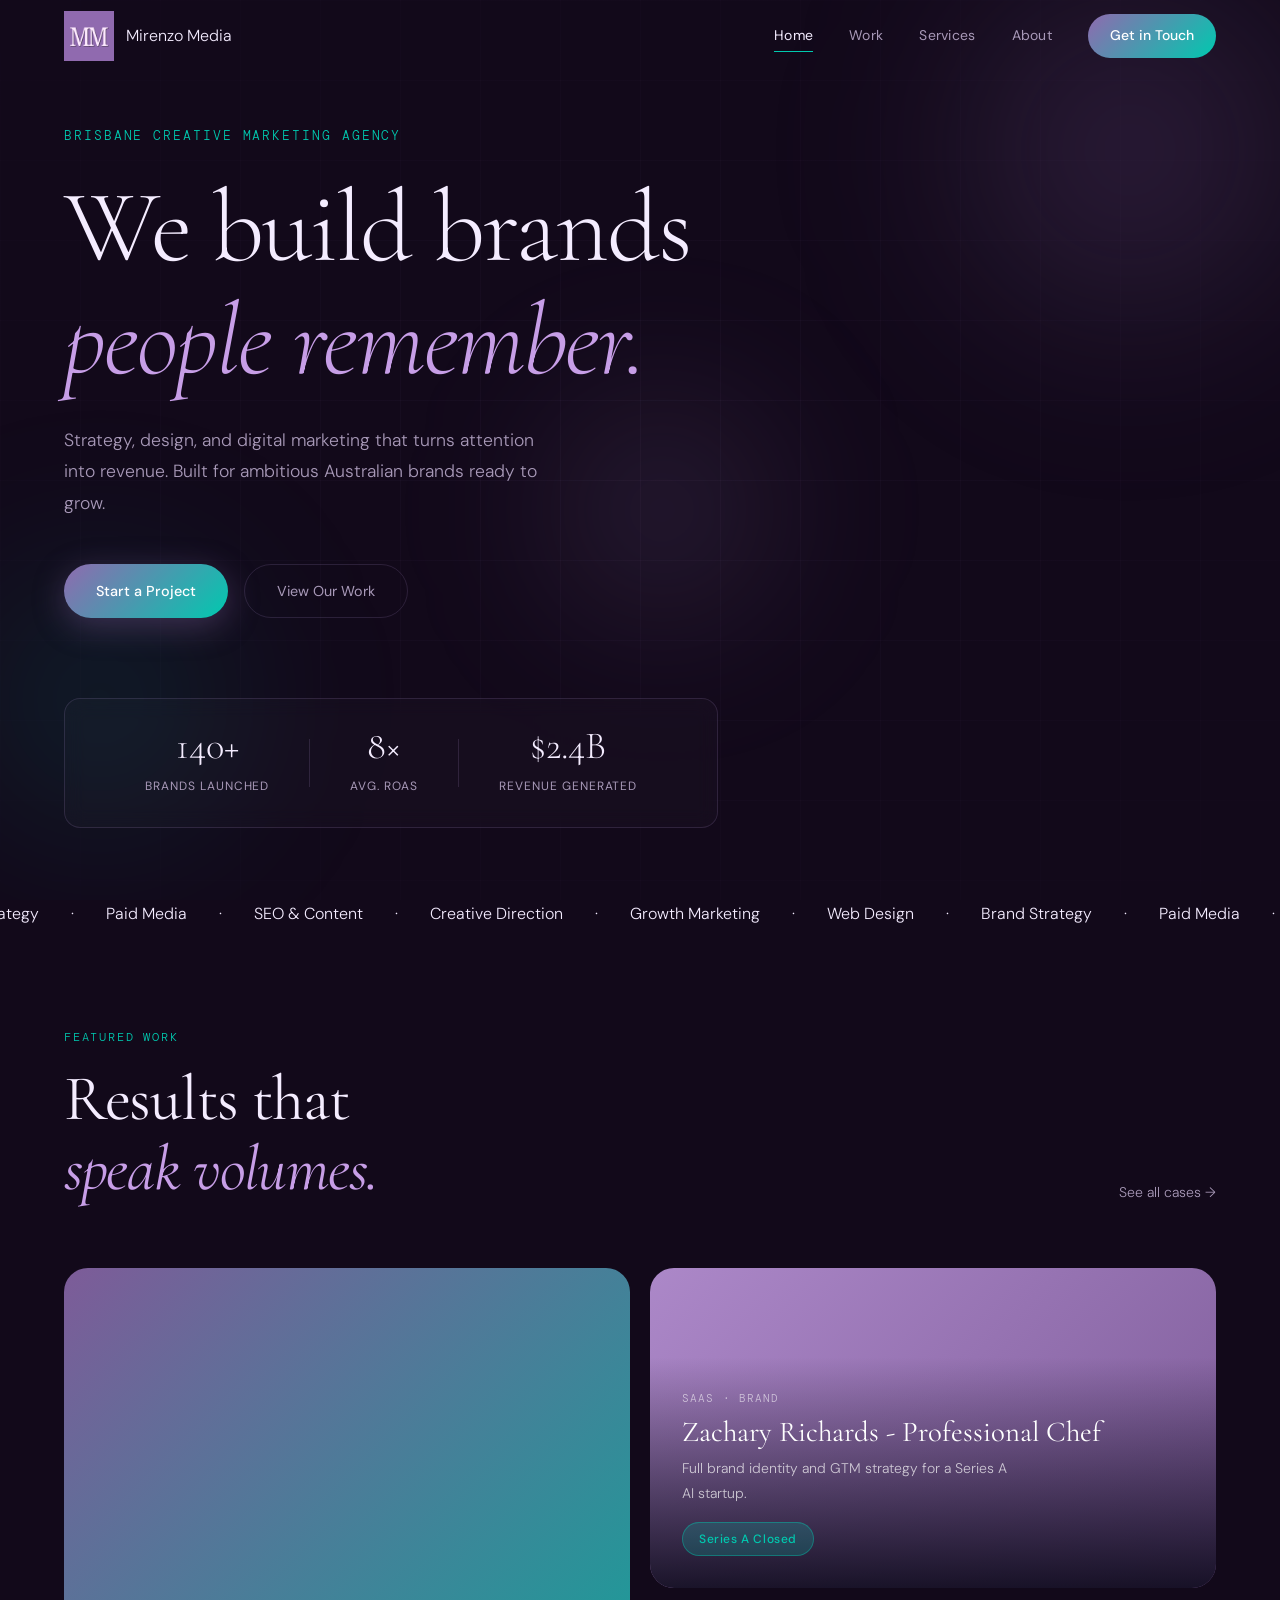
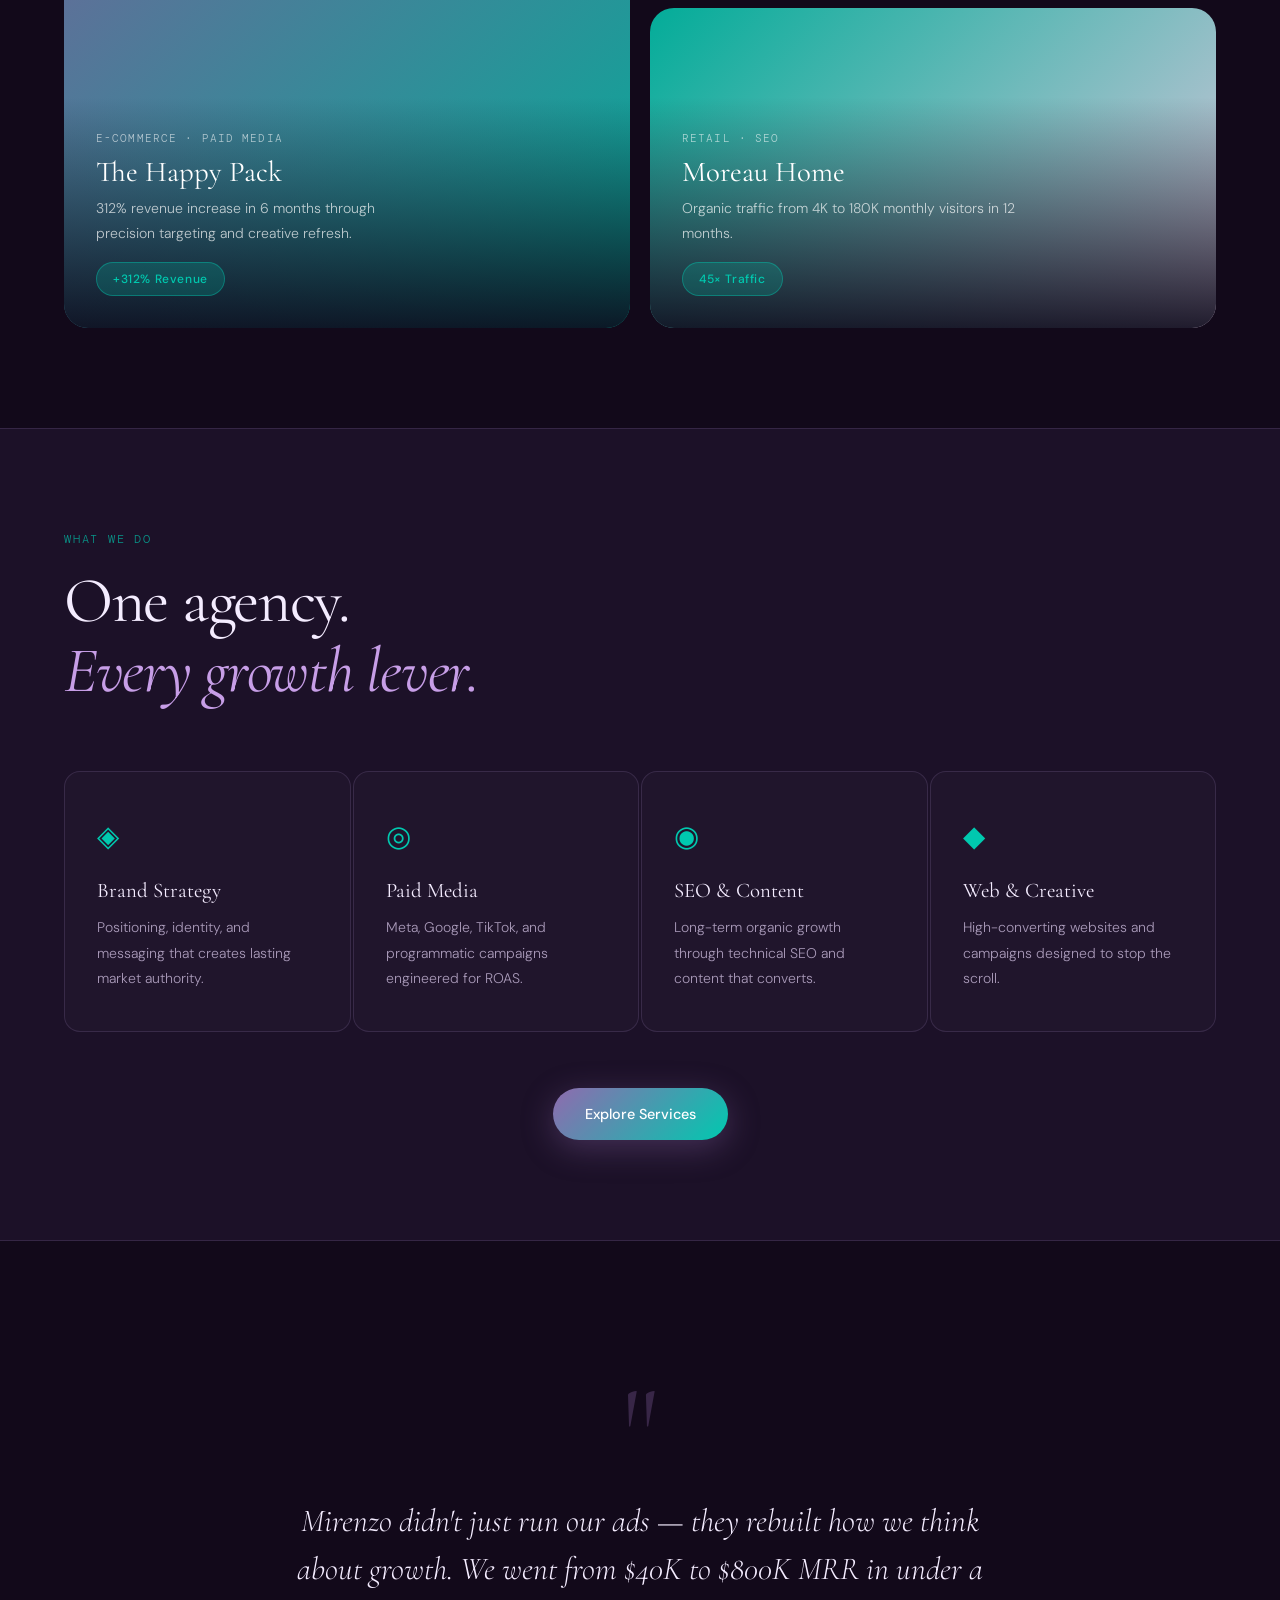
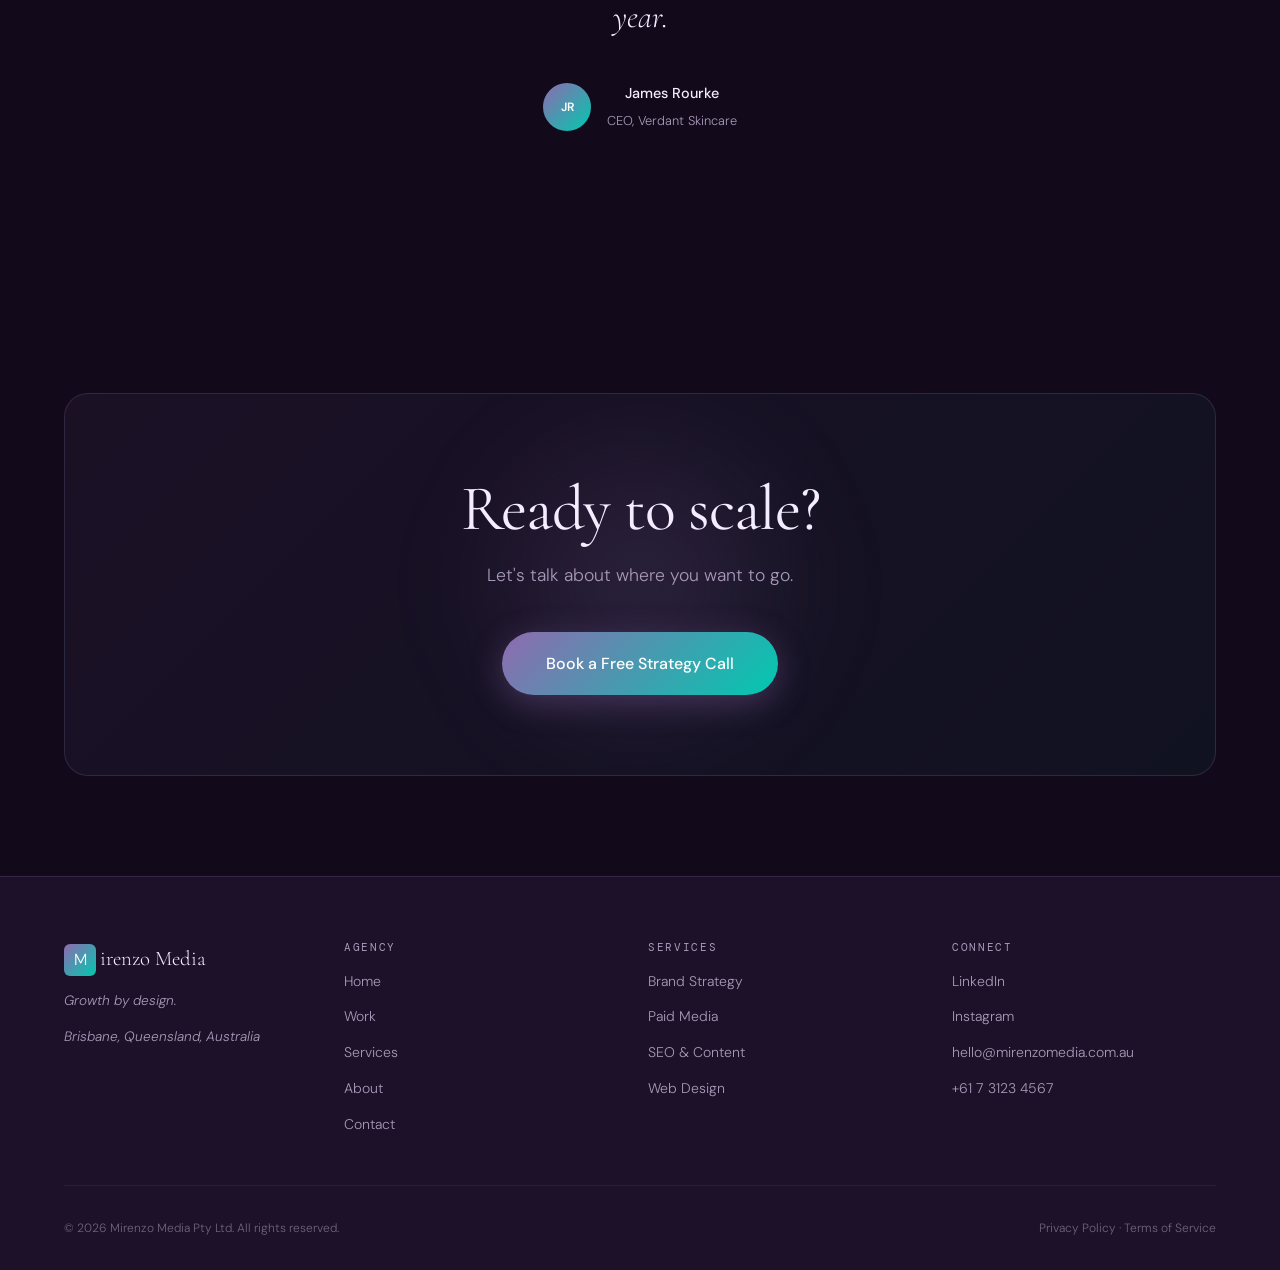
==== commit a23ff214: "Site overhaul" ====
--- a/index.html
+++ b/index.html
@@ -9,16 +9,20 @@
   <link rel="preconnect" href="https://fonts.googleapis.com" />
   <link rel="preconnect" href="https://fonts.gstatic.com" crossorigin />
   <link href="https://fonts.googleapis.com/css2?family=Cormorant+Garamond:ital,wght@0,300;0,400;0,600;1,300;1,400&family=DM+Sans:opsz,wght@9..40,300;9..40,400;9..40,500&family=DM+Mono:wght@300;400&display=swap" rel="stylesheet" />
+  <link rel="icon" type="image/png" sizes="32x32" href="images/favicon.png">
+  <link rel="icon" type="image/png" sizes="16x16" href="images/favicon.png">
+  <link rel="apple-touch-icon" href="images/favicon.png">
 </head>
 <body>
 
-  <div class="cursor" id="cursor"></div>
-  <div class="cursor-trail" id="cursorTrail"></div>
-
-  <nav class="nav" id="nav">
-    <a href="index.html" class="nav-logo">
-      <span class="logo-mark">M</span><span class="logo-text">irenzo</span>
-    </a>
+  <!-- <div class="cursor" id="cursor"></div>
+  <div class="cursor-trail" id="cursorTrail"></div> -->
+
+<nav class="nav" id="nav">
+  <a href="index.html" class="nav-logo">
+    <img src="images/logo.png" alt="Mirenzo Media Logo" class="logo-img">
+    <span class="logo-text">Mirenzo Media</span>
+  </a>
     <div class="nav-links">
       <a href="index.html" class="nav-link active">Home</a>
       <a href="work.html" class="nav-link">Work</a>
@@ -78,14 +82,19 @@
   </section>
 
   <!-- MARQUEE -->
-  <div class="marquee-wrap">
-    <div class="marquee-track">
+<div class="marquee-wrap">
+  <div class="marquee-track">
+    
+    <div class="marquee-group">
       <span>Brand Strategy</span><span class="dot">·</span>
       <span>Paid Media</span><span class="dot">·</span>
       <span>SEO & Content</span><span class="dot">·</span>
       <span>Creative Direction</span><span class="dot">·</span>
       <span>Growth Marketing</span><span class="dot">·</span>
       <span>Web Design</span><span class="dot">·</span>
+    </div>
+
+    <div class="marquee-group">
       <span>Brand Strategy</span><span class="dot">·</span>
       <span>Paid Media</span><span class="dot">·</span>
       <span>SEO & Content</span><span class="dot">·</span>
@@ -93,7 +102,9 @@
       <span>Growth Marketing</span><span class="dot">·</span>
       <span>Web Design</span><span class="dot">·</span>
     </div>
-  </div>
+
+  </div>
+</div>
 
   <!-- FEATURED WORK -->
   <div class="section-container">
@@ -108,7 +119,7 @@
           <div class="work-bg" style="--c1:#906aaf;--c2:#00c9af"></div>
           <div class="work-info">
             <span class="work-tag">E-Commerce · Paid Media</span>
-            <h3>Verdant Skincare</h3>
+            <h3>The Happy Pack</h3>
             <p>312% revenue increase in 6 months through precision targeting and creative refresh.</p>
             <span class="work-result">+312% Revenue</span>
           </div>
@@ -119,7 +130,7 @@
           <div class="work-bg" style="--c1:#c79ee7;--c2:#906aaf"></div>
           <div class="work-info">
             <span class="work-tag">SaaS · Brand</span>
-            <h3>Quorum AI</h3>
+            <h3>Zachary Richards - Professional Chef</h3>
             <p>Full brand identity and GTM strategy for a Series A AI startup.</p>
             <span class="work-result">Series A Closed</span>
           </div>
@@ -202,7 +213,7 @@
       <div class="footer-brand">
         <div class="footer-logo"><span class="logo-mark">M</span><span class="logo-text">irenzo Media</span></div>
         <p>Growth by design.</p>
-        <p class="footer-location">📍 Brisbane, Queensland, Australia</p>
+        <p class="footer-location">Brisbane, Queensland, Australia</p>
       </div>
       <div class="footer-links">
         <div class="footer-col">
@@ -230,7 +241,7 @@
       </div>
     </div>
     <div class="footer-bottom">
-      <span>© 2025 Mirenzo Media Pty Ltd. All rights reserved. Brisbane, Australia.</span>
+      <span>© 2026 Mirenzo Media Pty Ltd. All rights reserved.</span>
       <span>Privacy Policy · Terms of Service</span>
     </div>
   </footer>
--- a/style.css
+++ b/style.css
@@ -49,40 +49,8 @@
   cursor: none;
 }
 
-/* =============================================
-   CUSTOM CURSOR
-   ============================================= */
-.cursor {
-  width: 12px;
-  height: 12px;
-  background: var(--highlight);
-  border-radius: 50%;
-  position: fixed;
-  top: 0; left: 0;
-  pointer-events: none;
-  z-index: 9999;
-  transform: translate(-50%, -50%);
-  transition: transform 0.1s, width 0.3s, height 0.3s, opacity 0.3s;
-  mix-blend-mode: screen;
-}
-
-.cursor-trail {
-  width: 36px;
-  height: 36px;
-  border: 1.5px solid rgba(0, 201, 175, 0.4);
-  border-radius: 50%;
-  position: fixed;
-  top: 0; left: 0;
-  pointer-events: none;
-  z-index: 9998;
-  transform: translate(-50%, -50%);
-  transition: transform 0.18s cubic-bezier(0.4,0,0.2,1), width 0.3s, height 0.3s;
-}
-
-body:has(a:hover) .cursor,
-body:has(button:hover) .cursor {
-  width: 20px;
-  height: 20px;
+* {
+  cursor: auto !important;
 }
 
 /* =============================================
@@ -128,14 +96,9 @@
 
 .nav-logo {
   display: flex;
-  align-items: baseline;
-  gap: 2px;
-  font-family: var(--font-display);
-  font-size: 1.5rem;
-  font-weight: 600;
-  letter-spacing: -0.02em;
-  color: var(--text);
-  transition: opacity var(--transition);
+  align-items: center;
+  gap: 12px;
+  text-decoration: none;
 }
 
 .nav-logo:hover { opacity: 0.8; }
@@ -151,6 +114,12 @@
   font-size: 1.1rem;
   color: #fff;
   margin-right: 4px;
+}
+
+.logo-img {
+  width: 50px;
+  height: 50px;
+  object-fit: contain;
 }
 
 .nav-links {
@@ -504,36 +473,34 @@
    MARQUEE
    ============================================= */
 .marquee-wrap {
+  width: 100%;
   overflow: hidden;
-  border-top: 1px solid var(--border);
-  border-bottom: 1px solid var(--border);
-  padding: 18px 0;
-  background: rgba(255,255,255,0.015);
 }
 
 .marquee-track {
   display: flex;
-  gap: 40px;
-  animation: marqueeScroll 28s linear infinite;
-  white-space: nowrap;
   width: max-content;
-}
-
-.marquee-track span {
-  font-family: var(--font-display);
-  font-size: 1.1rem;
-  font-weight: 300;
-  color: var(--text-muted);
-  font-style: italic;
-}
-
-.marquee-track .dot { color: var(--highlight); }
-
-@keyframes marqueeScroll {
-  from { transform: translateX(0); }
-  to { transform: translateX(-50%); }
-}
-
+animation: marquee 20s linear infinite;
+  will-change: transform;
+}
+
+.marquee-group {
+  display: flex;
+  align-items: center;
+  gap: 2rem;
+  padding-right: 2rem;
+  flex-shrink: 0;
+}
+
+@keyframes marquee {
+  0% {
+    transform: translateX(0);
+  }
+
+  100% {
+    transform: translateX(-50%);
+  }
+}
 /* =============================================
    SECTION CONTAINERS
    ============================================= */
